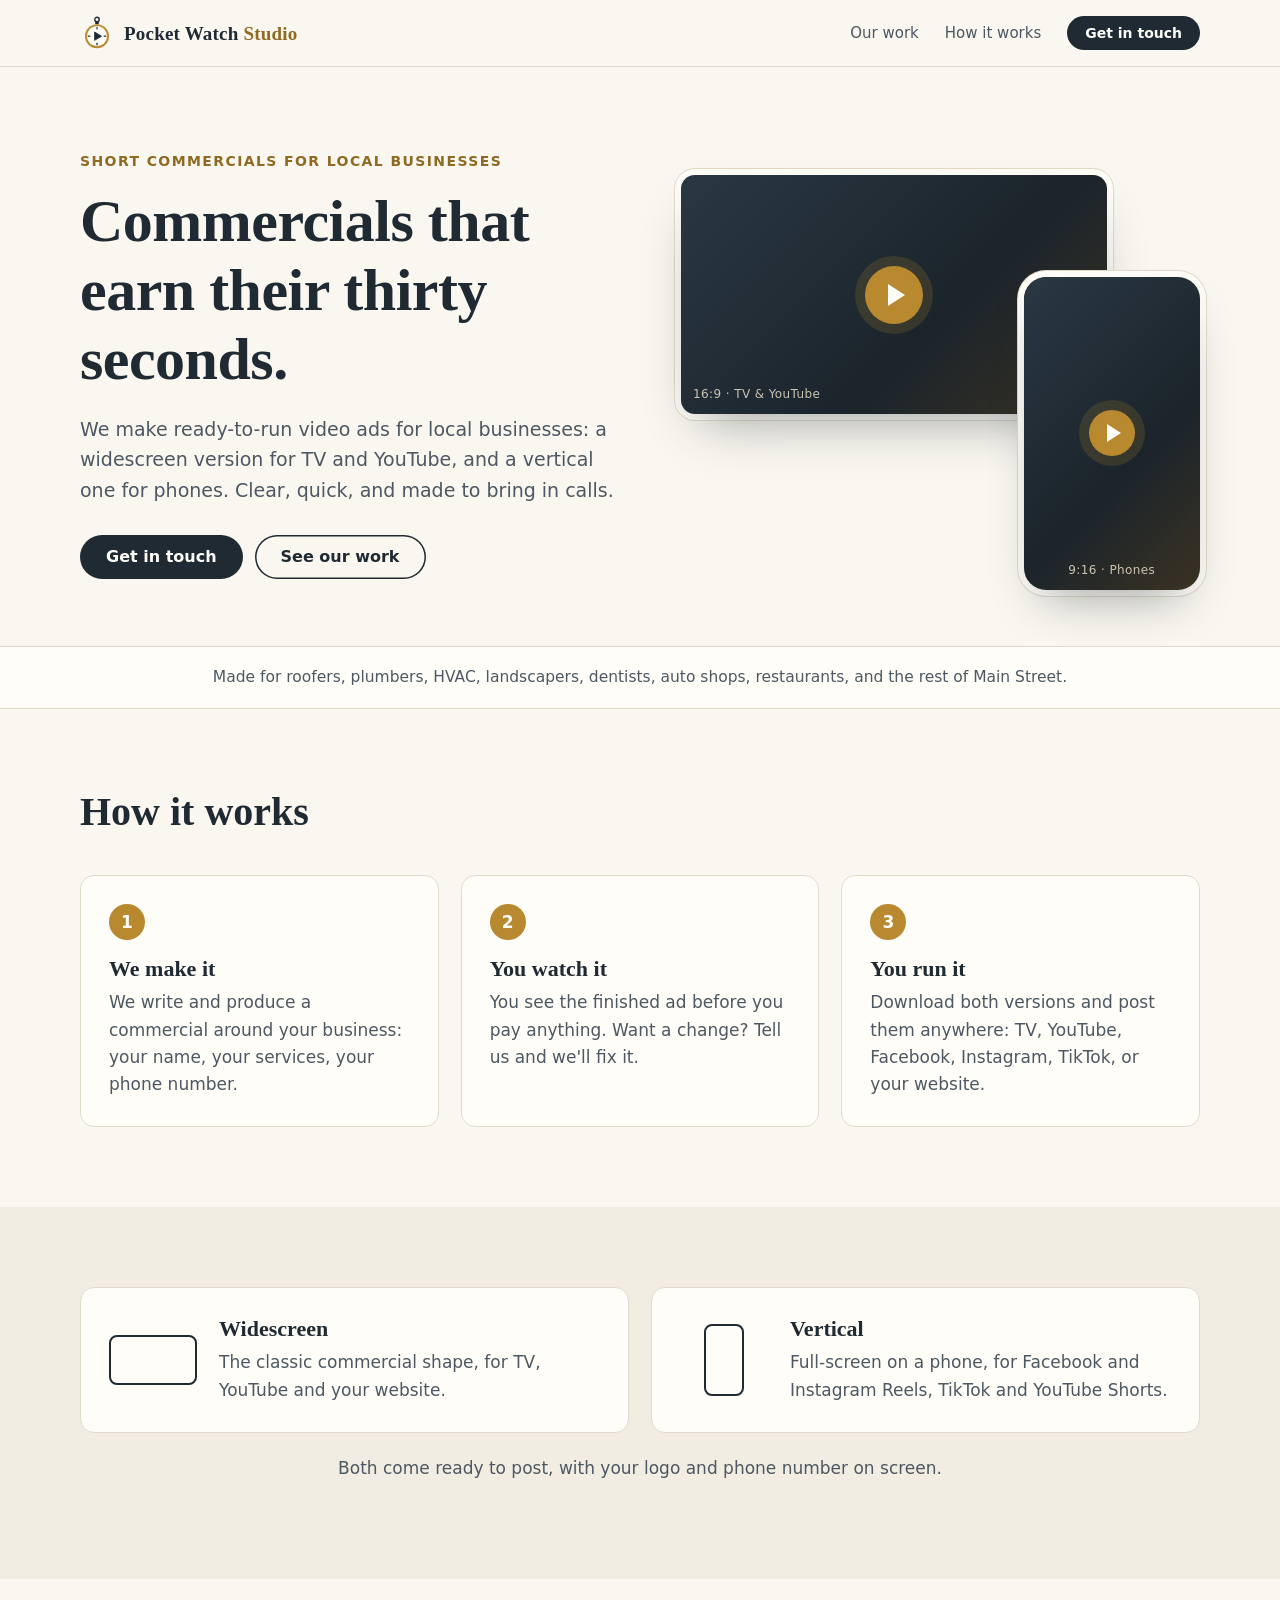
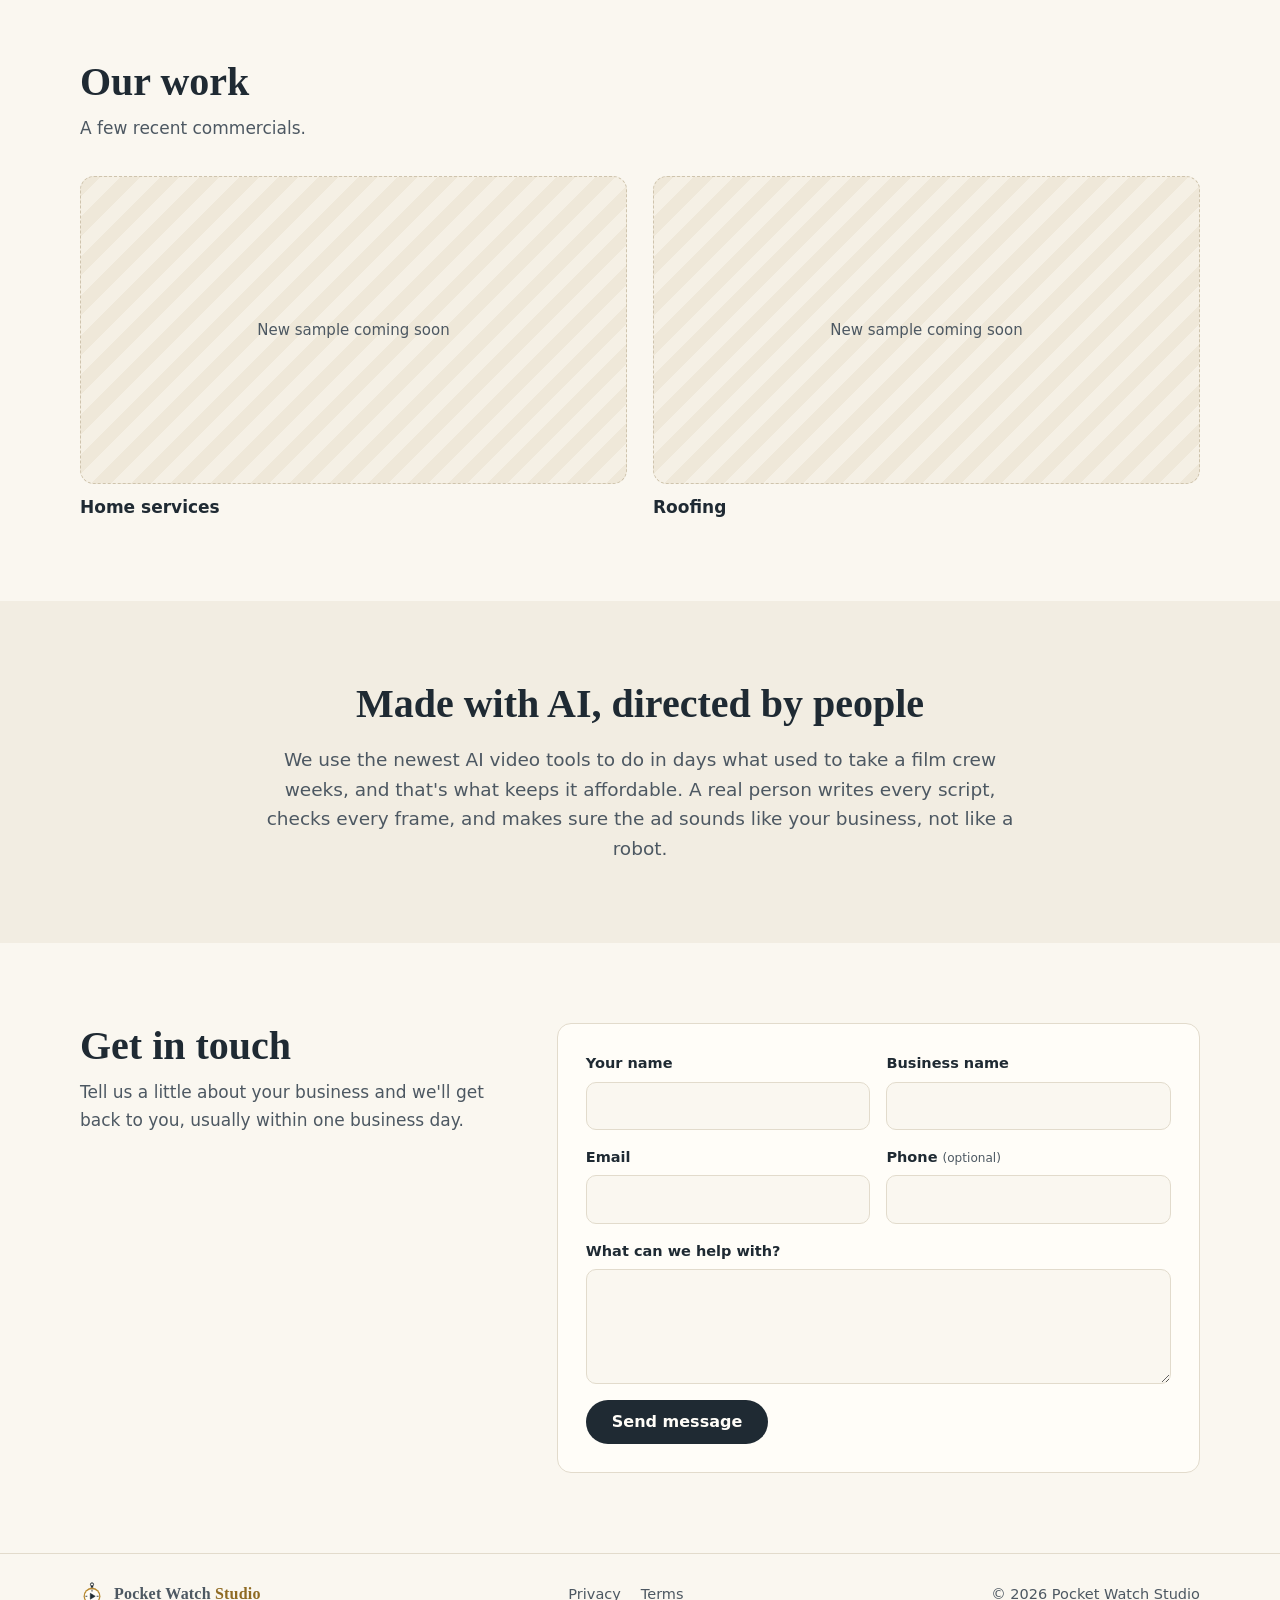
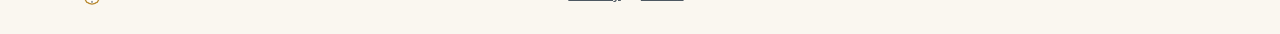
==== index.html @ a76b61ef "Pocket Watch Studio website: home page, contact form, privacy, terms, 404 Co-Authored-By: Claude Opu" ====
<!doctype html>
<html lang="en">
<head>
  <meta charset="utf-8">
  <meta name="viewport" content="width=device-width, initial-scale=1">
  <title>Pocket Watch Studio · Short commercials for local businesses</title>
  <meta name="description" content="Ready-to-run video commercials for local businesses: a widescreen version for TV and YouTube, and a vertical one for phones.">
  <meta name="theme-color" content="#faf7f0">
  <meta property="og:title" content="Pocket Watch Studio">
  <meta property="og:description" content="Short commercials for local businesses.">
  <meta property="og:type" content="website">
  <link rel="icon" href="assets/logo.svg" type="image/svg+xml">
  <link rel="stylesheet" href="styles.css?v=1">
</head>
<body>
  <header class="top">
    <div class="wrap top-in">
      <a class="brand" href="#top" aria-label="Pocket Watch Studio, home">
        <img src="assets/logo.svg" alt="" width="34" height="34">
        <span>Pocket Watch <em>Studio</em></span>
      </a>
      <nav class="nav" aria-label="Main">
        <a href="#work">Our work</a>
        <a href="#how">How it works</a>
        <a class="btn btn-small" href="#contact">Get in touch</a>
      </nav>
    </div>
  </header>

  <main id="top">
    <section class="hero">
      <div class="wrap hero-in">
        <div class="hero-copy">
          <p class="eyebrow">Short commercials for local businesses</p>
          <h1>Commercials that earn their thirty seconds.</h1>
          <p class="lede">We make ready-to-run video ads for local businesses: a widescreen version for TV and YouTube, and a vertical one for phones. Clear, quick, and made to bring in calls.</p>
          <div class="cta">
            <a class="btn" href="#contact">Get in touch</a>
            <a class="btn btn-ghost" href="#work">See our work</a>
          </div>
        </div>
        <div class="hero-art" aria-hidden="true">
          <div class="screen wide"><div class="play"></div><span class="tag">16:9 · TV &amp; YouTube</span></div>
          <div class="screen tall"><div class="play"></div><span class="tag">9:16 · Phones</span></div>
        </div>
      </div>
    </section>

    <section class="trades" aria-label="Who we work with">
      <div class="wrap">
        <p>Made for roofers, plumbers, HVAC, landscapers, dentists, auto shops, restaurants, and the rest of Main Street.</p>
      </div>
    </section>

    <section id="how" class="section">
      <div class="wrap">
        <h2>How it works</h2>
        <ol class="steps">
          <li>
            <span class="num">1</span>
            <h3>We make it</h3>
            <p>We write and produce a commercial around your business: your name, your services, your phone number.</p>
          </li>
          <li>
            <span class="num">2</span>
            <h3>You watch it</h3>
            <p>You see the finished ad before you pay anything. Want a change? Tell us and we'll fix it.</p>
          </li>
          <li>
            <span class="num">3</span>
            <h3>You run it</h3>
            <p>Download both versions and post them anywhere: TV, YouTube, Facebook, Instagram, TikTok, or your website.</p>
          </li>
        </ol>
      </div>
    </section>

    <section class="section alt">
      <div class="wrap two">
        <div class="card">
          <div class="shape shape-wide" aria-hidden="true"></div>
          <h3>Widescreen</h3>
          <p>The classic commercial shape, for TV, YouTube and your website.</p>
        </div>
        <div class="card">
          <div class="shape shape-tall" aria-hidden="true"></div>
          <h3>Vertical</h3>
          <p>Full-screen on a phone, for Facebook and Instagram Reels, TikTok and YouTube Shorts.</p>
        </div>
      </div>
      <p class="wrap note">Both come ready to post, with your logo and phone number on screen.</p>
    </section>

    <section id="work" class="section">
      <div class="wrap">
        <h2>Our work</h2>
        <p class="sub">A few recent commercials.</p>
        <!-- To add a sample: copy a <figure>, set the video src and poster, and remove class "soon". -->
        <div class="samples">
          <figure class="sample soon">
            <div class="frame wide"><span>New sample coming soon</span></div>
            <figcaption>Home services</figcaption>
          </figure>
          <figure class="sample soon">
            <div class="frame wide"><span>New sample coming soon</span></div>
            <figcaption>Roofing</figcaption>
          </figure>
        </div>
      </div>
    </section>

    <section class="section alt">
      <div class="wrap about">
        <h2>Made with AI, directed by people</h2>
        <p>We use the newest AI video tools to do in days what used to take a film crew weeks, and that's what keeps it affordable. A real person writes every script, checks every frame, and makes sure the ad sounds like your business, not like a robot.</p>
      </div>
    </section>

    <section id="contact" class="section">
      <div class="wrap contact">
        <div>
          <h2>Get in touch</h2>
          <p class="sub">Tell us a little about your business and we'll get back to you, usually within one business day.</p>
        </div>
        <form id="contact-form" class="form" novalidate>
          <label>Your name<input name="name" autocomplete="name" required></label>
          <label>Business name<input name="business" autocomplete="organization" required></label>
          <label>Email<input name="email" type="email" autocomplete="email" required></label>
          <label><span>Phone <small>(optional)</small></span><input name="phone" type="tel" autocomplete="tel"></label>
          <label class="full">What can we help with?<textarea name="message" rows="4" required></textarea></label>
          <!-- spam trap: people never see or fill this -->
          <label class="trap" aria-hidden="true">Leave this empty<input name="website" tabindex="-1" autocomplete="off"></label>
          <div class="full form-end">
            <button class="btn" type="submit">Send message</button>
            <p class="status" role="status" aria-live="polite"></p>
          </div>
        </form>
      </div>
    </section>
  </main>

  <footer class="foot">
    <div class="wrap foot-in">
      <a class="brand brand-small" href="#top"><img src="assets/logo.svg" alt="" width="24" height="24"><span>Pocket Watch <em>Studio</em></span></a>
      <nav aria-label="Legal"><a href="privacy.html">Privacy</a><a href="terms.html">Terms</a></nav>
      <p>© <span id="year">2026</span> Pocket Watch Studio</p>
    </div>
  </footer>
  <script src="main.js?v=1"></script>
</body>
</html>
---- styles.css ----
/* Pocket Watch Studio: light, clean, one brass accent. System fonts only, so it loads fast. */
:root {
  --bg: #faf7f0;
  --bg-alt: #f2ede2;
  --ink: #1f2a33;
  --ink-soft: #4d5862;
  --line: #e2dbcc;
  --brass: #b8892f;
  --brass-dark: #8f6a22;
  --white: #fffdf8;
  --radius: 14px;
  --serif: "Iowan Old Style", "Palatino Linotype", Palatino, "Book Antiqua", Georgia, serif;
  --sans: system-ui, -apple-system, "Segoe UI", Roboto, "Helvetica Neue", Arial, sans-serif;
}
* { box-sizing: border-box; }
html { scroll-behavior: smooth; }
body { margin: 0; background: var(--bg); color: var(--ink); font: 17px/1.6 var(--sans); -webkit-font-smoothing: antialiased; }
img { max-width: 100%; display: block; }
a { color: inherit; }
.wrap { width: min(1120px, 100% - 40px); margin-inline: auto; }

/* header */
.top { position: sticky; top: 0; z-index: 10; background: rgba(250, 247, 240, .92); backdrop-filter: blur(8px); border-bottom: 1px solid var(--line); }
.top-in { display: flex; align-items: center; justify-content: space-between; height: 66px; }
.brand { display: flex; align-items: center; gap: 10px; text-decoration: none; font: 600 19px/1 var(--serif); letter-spacing: .2px; }
.brand em { font-style: normal; color: var(--brass-dark); }
.brand-small { font-size: 16px; }
.nav { display: flex; align-items: center; gap: 26px; }
.nav a:not(.btn) { text-decoration: none; color: var(--ink-soft); font-size: 15px; }
.nav a:not(.btn):hover { color: var(--ink); }

/* buttons */
.btn { display: inline-block; background: var(--ink); color: var(--white); text-decoration: none; border: 0; border-radius: 999px; padding: 14px 26px; font: 600 16px/1 var(--sans); cursor: pointer; transition: background .2s, transform .2s; }
.btn:hover { background: #2e3c48; transform: translateY(-1px); }
.btn:focus-visible, input:focus-visible, textarea:focus-visible, a:focus-visible { outline: 3px solid var(--brass); outline-offset: 3px; }
.btn-small { padding: 10px 18px; font-size: 14px; }
.btn-ghost { background: transparent; color: var(--ink); box-shadow: inset 0 0 0 1.5px var(--ink); }
.btn-ghost:hover { background: var(--ink); color: var(--white); }

/* hero */
.hero { padding: 72px 0 56px; }
.hero-in { display: grid; grid-template-columns: 1.05fr 1fr; gap: 56px; align-items: center; }
.eyebrow { margin: 0 0 14px; color: var(--brass-dark); font-weight: 600; font-size: 14px; letter-spacing: 1.4px; text-transform: uppercase; }
h1, h2, h3 { font-family: var(--serif); font-weight: 600; line-height: 1.15; margin: 0; }
h1 { font-size: clamp(38px, 5.2vw, 60px); letter-spacing: -.5px; }
.lede { margin: 20px 0 30px; font-size: 19px; color: var(--ink-soft); max-width: 34em; }
.cta { display: flex; gap: 12px; flex-wrap: wrap; }

/* the two screens */
.hero-art { position: relative; aspect-ratio: 1.15; }
.screen { position: absolute; border-radius: var(--radius); background: linear-gradient(135deg, #2a3843, #1b242b 60%, #3a3222); box-shadow: 0 24px 50px -20px rgba(31, 42, 51, .45), 0 0 0 6px var(--white), 0 0 0 7px var(--line); display: grid; place-items: center; overflow: hidden; }
.screen.wide { left: 0; top: 8%; width: 82%; aspect-ratio: 16/9; }
.screen.tall { right: 0; bottom: 0; width: 34%; aspect-ratio: 9/16; border-radius: 22px; }
.screen .tag { position: absolute; left: 12px; bottom: 10px; color: #e9dfc8; font-size: 12px; letter-spacing: .4px; opacity: .85; }
.screen.tall .tag { left: 50%; transform: translateX(-50%); white-space: nowrap; }
.play { width: 58px; height: 58px; border-radius: 50%; background: var(--brass); position: relative; box-shadow: 0 0 0 10px rgba(184, 137, 47, .18); }
.play::after { content: ""; position: absolute; left: 23px; top: 18px; border-left: 17px solid var(--white); border-top: 11px solid transparent; border-bottom: 11px solid transparent; }
.screen.tall .play { width: 46px; height: 46px; }
.screen.tall .play::after { left: 18px; top: 14px; border-left-width: 14px; border-top-width: 9px; border-bottom-width: 9px; }

/* trades strip */
.trades { border-block: 1px solid var(--line); background: var(--white); }
.trades p { margin: 0; padding: 18px 0; text-align: center; color: var(--ink-soft); font-size: 15.5px; }

/* sections */
.section { padding: 80px 0; }
.section.alt { background: var(--bg-alt); }
h2 { font-size: clamp(30px, 3.6vw, 40px); }
.sub { color: var(--ink-soft); margin: 10px 0 0; }
.steps { list-style: none; padding: 0; margin: 40px 0 0; display: grid; grid-template-columns: repeat(3, 1fr); gap: 22px; }
.steps li, .card { background: var(--white); border: 1px solid var(--line); border-radius: var(--radius); padding: 28px; }
.num { display: inline-grid; place-items: center; width: 36px; height: 36px; border-radius: 50%; background: var(--brass); color: var(--white); font-weight: 700; margin-bottom: 16px; }
h3 { font-size: 22px; }
.steps p, .card p { margin: 8px 0 0; color: var(--ink-soft); }
.two { display: grid; grid-template-columns: 1fr 1fr; gap: 22px; }
.card { display: grid; grid-template-columns: auto 1fr; column-gap: 22px; align-items: center; }
.card .shape { grid-row: span 2; border: 2.5px solid var(--ink); border-radius: 8px; }
.shape-wide { width: 88px; aspect-ratio: 16/9; }
.shape-tall { width: 40px; aspect-ratio: 9/16; margin-inline: 24px; }
.note { margin-top: 22px; text-align: center; color: var(--ink-soft); }

/* samples */
.samples { display: grid; grid-template-columns: repeat(auto-fit, minmax(300px, 1fr)); gap: 26px; margin-top: 34px; }
.sample { margin: 0; }
.frame { border-radius: var(--radius); overflow: hidden; background: #1b242b; }
.frame.wide { aspect-ratio: 16/9; }
.frame video { width: 100%; height: 100%; object-fit: cover; display: block; }
.sample.soon .frame { display: grid; place-items: center; background: repeating-linear-gradient(135deg, #efe8d9 0 14px, #f5f0e5 14px 28px); border: 1px dashed #cfc4ad; }
.sample.soon .frame span { color: var(--ink-soft); font-size: 15px; }
figcaption { margin-top: 10px; font-weight: 600; }

/* about */
.about { max-width: 760px; text-align: center; }
.about p { font-size: 18.5px; color: var(--ink-soft); margin: 18px 0 0; }

/* contact */
.contact { display: grid; grid-template-columns: .8fr 1.2fr; gap: 48px; align-items: start; }
.form { display: grid; grid-template-columns: 1fr 1fr; gap: 16px; background: var(--white); border: 1px solid var(--line); border-radius: var(--radius); padding: 28px; }
.form label { display: grid; gap: 6px; font-size: 14.5px; font-weight: 600; }
.form small { font-weight: 400; color: var(--ink-soft); }
.form input, .form textarea { font: 16px/1.4 var(--sans); padding: 12px 14px; border: 1.5px solid var(--line); border-radius: 10px; background: var(--bg); color: var(--ink); width: 100%; }
.form textarea { resize: vertical; }
.form input:invalid.touched, .form textarea:invalid.touched { border-color: #b4553a; }
.full { grid-column: 1 / -1; }
.trap { position: absolute; left: -9999px; }
.form-end { display: flex; align-items: center; gap: 16px; flex-wrap: wrap; }
.status { margin: 0; font-size: 15px; color: var(--ink-soft); }
.status.ok { color: #2f6b3a; }
.status.err { color: #b4553a; }

/* footer */
.foot { border-top: 1px solid var(--line); padding: 28px 0; color: var(--ink-soft); font-size: 14.5px; }
.foot-in { display: flex; align-items: center; justify-content: space-between; gap: 18px; flex-wrap: wrap; }
.foot nav { display: flex; gap: 20px; }
.foot p { margin: 0; }

/* legal pages */
.legal { padding: 56px 0 80px; max-width: 760px; }
.legal h1 { font-size: 40px; margin-bottom: 8px; }
.legal h2 { font-size: 24px; margin-top: 34px; }
.legal p, .legal li { color: var(--ink-soft); }

/* phones and small tablets */
@media (max-width: 860px) {
  .hero { padding: 40px 0 36px; }
  .hero-in, .contact { grid-template-columns: 1fr; gap: 36px; }
  .hero-art { max-width: 520px; width: 100%; margin-inline: auto; }
  .steps, .two { grid-template-columns: 1fr; }
  .section { padding: 60px 0; }
}
@media (max-width: 560px) {
  body { font-size: 16px; }
  .nav a:not(.btn) { display: none; }
  .brand { font-size: 17px; }
  .lede { font-size: 17.5px; }
  .cta .btn { flex: 1; text-align: center; }
  .form { grid-template-columns: 1fr; padding: 20px; }
  .card { padding: 22px; column-gap: 16px; }
  .shape-tall { margin-inline: 18px; }
}
@media (prefers-reduced-motion: reduce) { html { scroll-behavior: auto; } .btn { transition: none; } }
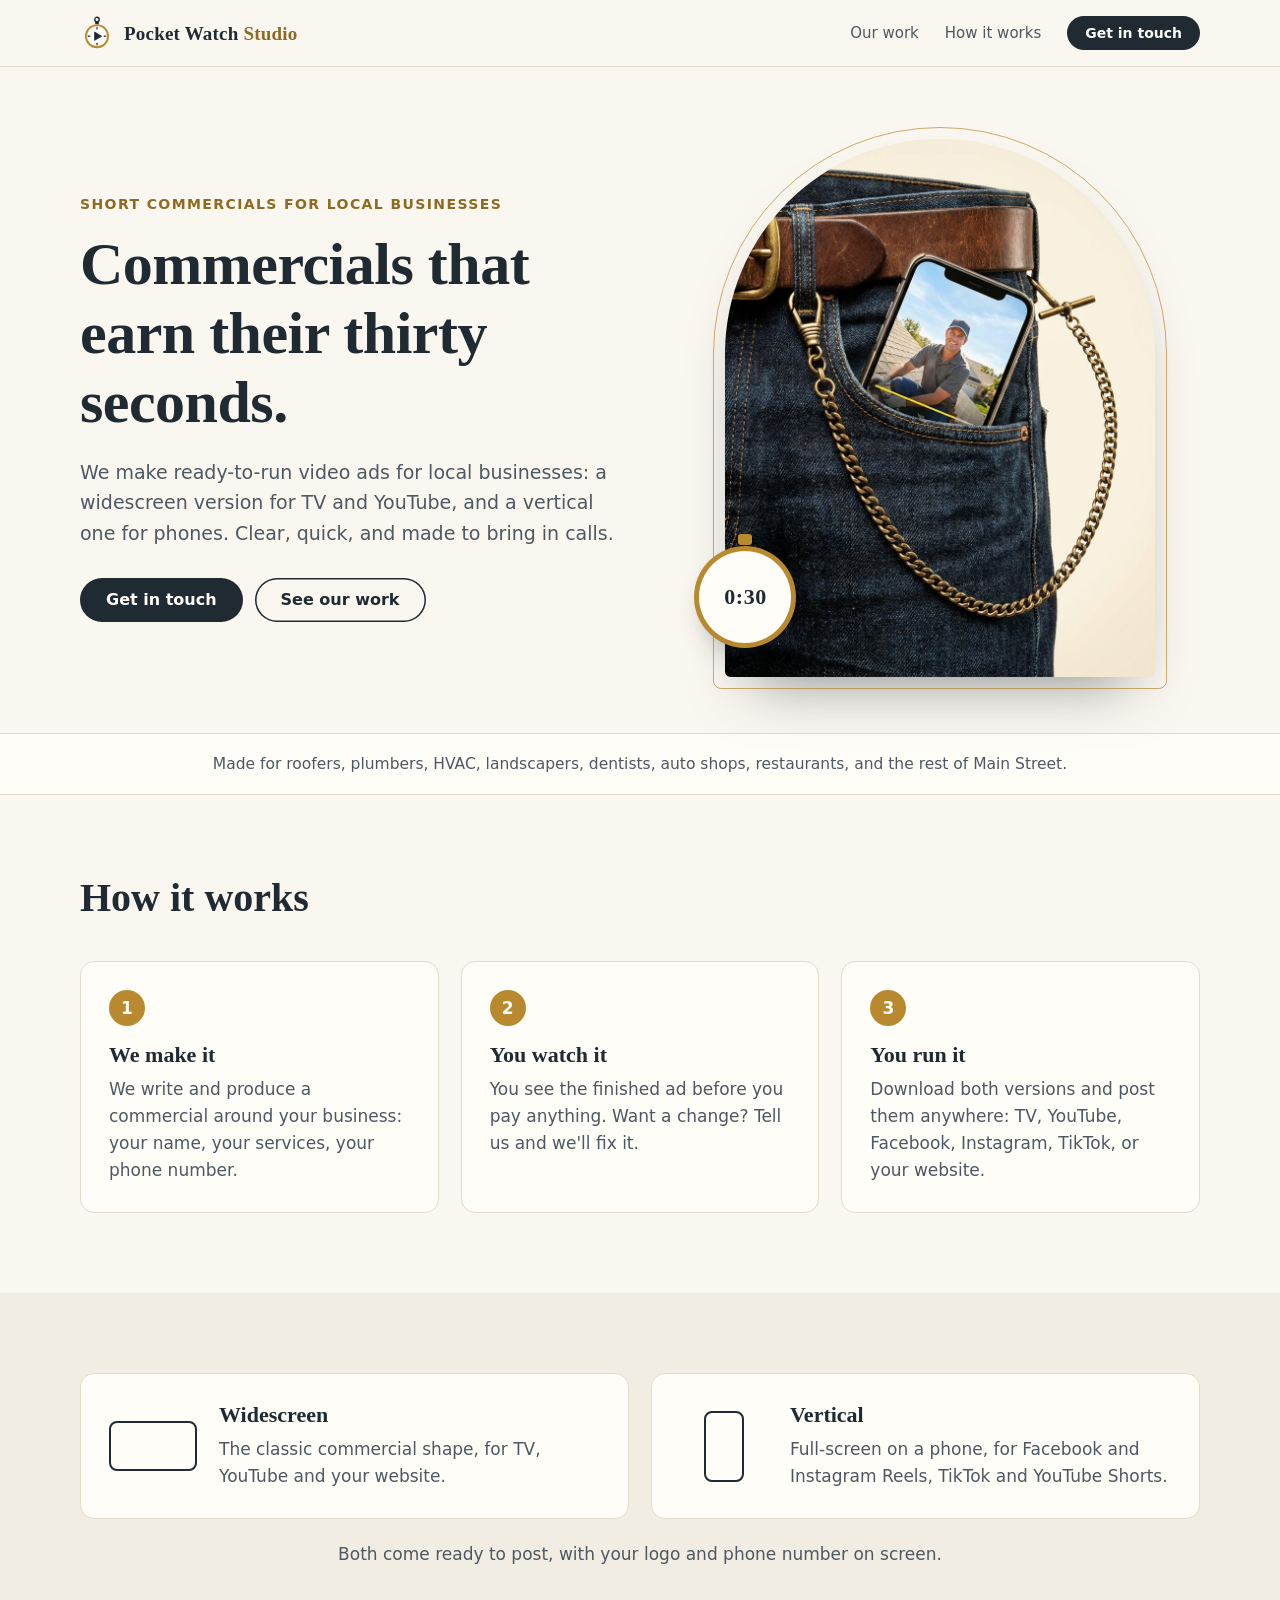
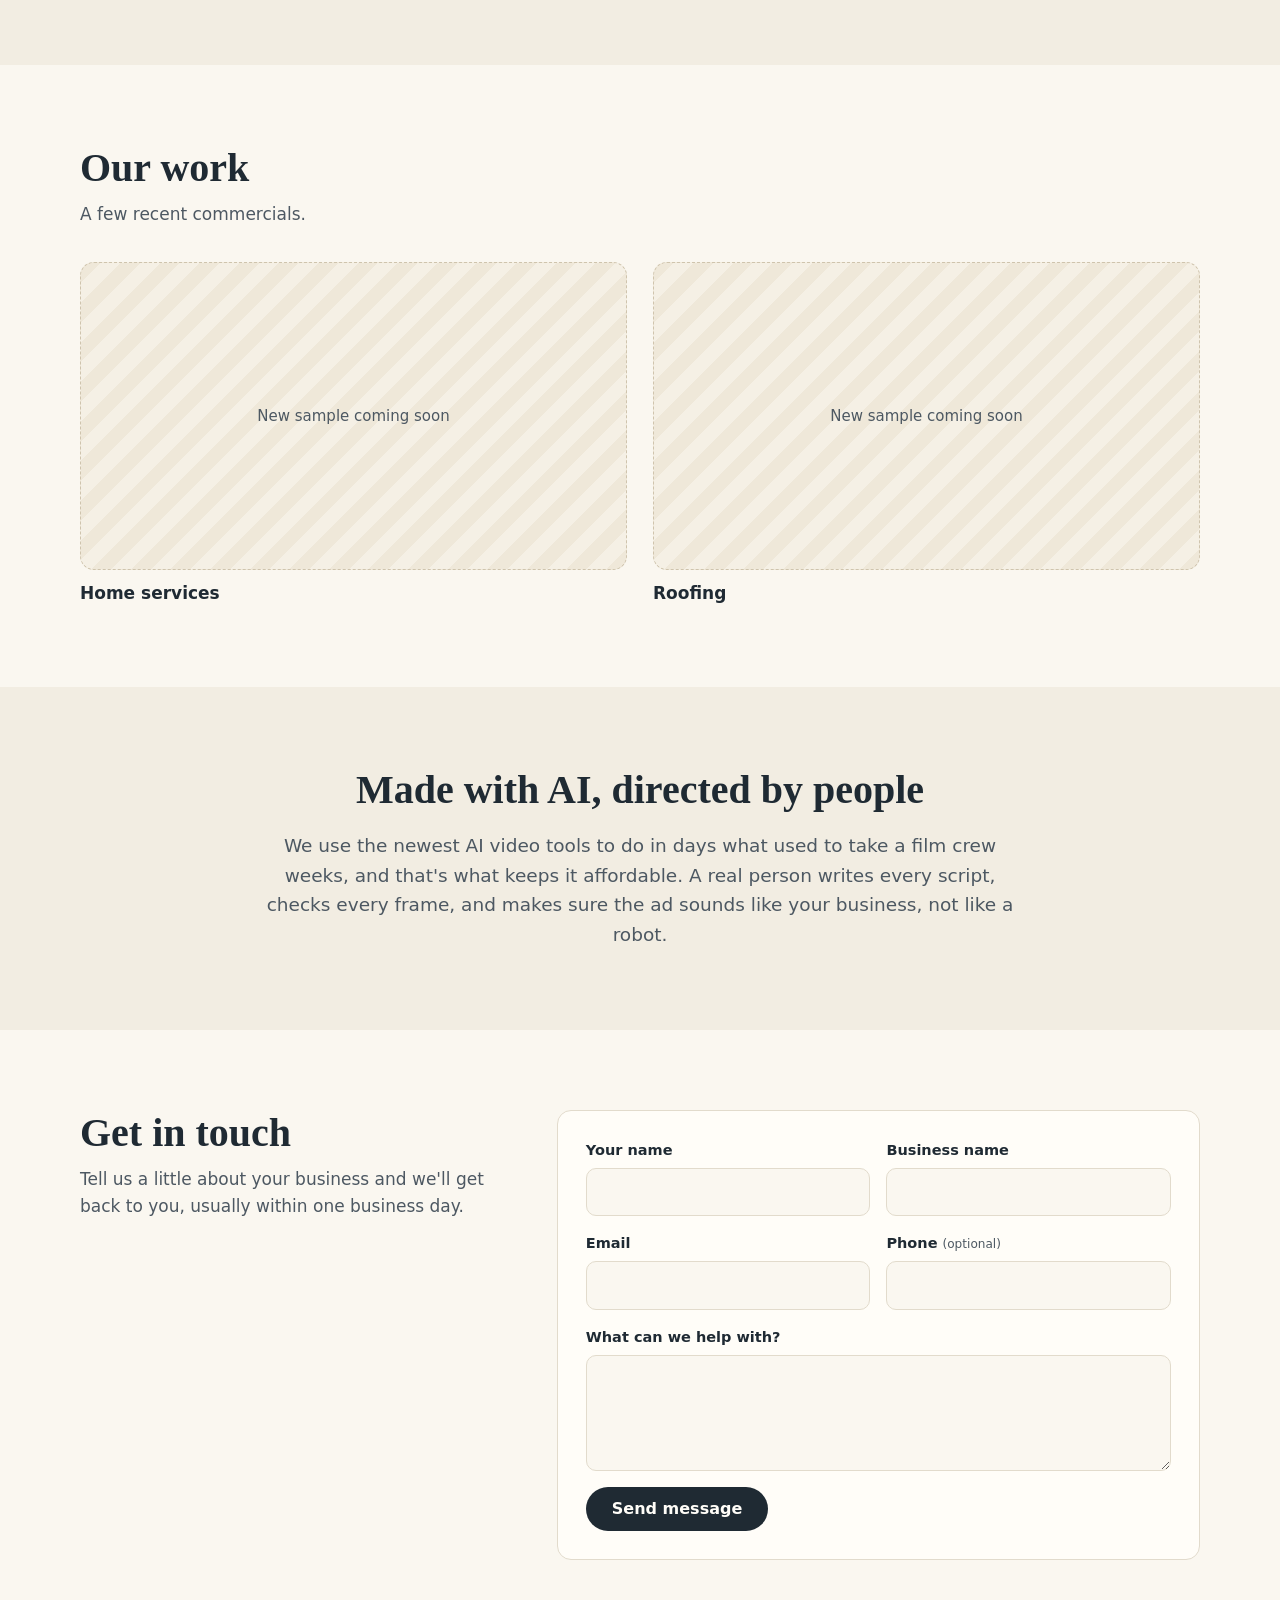
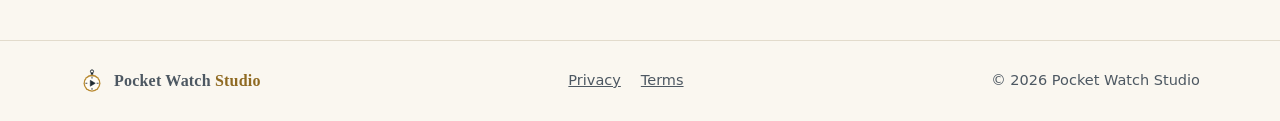
==== commit b1503001: "Hero: phone in a jeans pocket on a brass pocket-watch chain, in an arched frame with a 0:30 badge Co" ====
--- a/index.html
+++ b/index.html
@@ -10,7 +10,7 @@
   <meta property="og:description" content="Short commercials for local businesses.">
   <meta property="og:type" content="website">
   <link rel="icon" href="assets/logo.svg" type="image/svg+xml">
-  <link rel="stylesheet" href="styles.css?v=1">
+  <link rel="stylesheet" href="styles.css?v=2">
 </head>
 <body>
   <header class="top">
@@ -39,10 +39,10 @@
             <a class="btn btn-ghost" href="#work">See our work</a>
           </div>
         </div>
-        <div class="hero-art" aria-hidden="true">
-          <div class="screen wide"><div class="play"></div><span class="tag">16:9 · TV &amp; YouTube</span></div>
-          <div class="screen tall"><div class="play"></div><span class="tag">9:16 · Phones</span></div>
-        </div>
+        <figure class="hero-photo">
+          <div class="arch"><img src="assets/hero-pocket.jpg" width="880" height="1092" alt="A phone playing a roofing commercial, tucked in a jeans pocket with a brass pocket-watch chain to the belt" fetchpriority="high"></div>
+          <div class="badge" aria-hidden="true"><span>0:30</span></div>
+        </figure>
       </div>
     </section>
 
--- a/styles.css
+++ b/styles.css
@@ -46,7 +46,16 @@
 .lede { margin: 20px 0 30px; font-size: 19px; color: var(--ink-soft); max-width: 34em; }
 .cta { display: flex; gap: 12px; flex-wrap: wrap; }
 
-/* the two screens */
+/* hero photo: an arched window with a brass outline, and a small watch-face badge */
+.hero-photo { position: relative; margin: 0; justify-self: center; width: min(100%, 430px); }
+.arch { aspect-ratio: 4 / 5; border-radius: 999px 999px 26px 26px; overflow: hidden; background: var(--bg-alt); box-shadow: 0 30px 60px -28px rgba(31, 42, 51, .55); }
+.arch img { width: 100%; height: 100%; object-fit: cover; object-position: 45% 30%; }
+.hero-photo::before { content: ""; position: absolute; inset: -12px; border: 1.5px solid var(--brass); border-radius: 999px 999px 36px 36px; opacity: .7; pointer-events: none; }
+.badge { position: absolute; left: -26px; bottom: 34px; width: 92px; height: 92px; border-radius: 50%; background: var(--white); box-shadow: 0 0 0 5px var(--brass), 0 14px 28px -10px rgba(31, 42, 51, .45); display: grid; place-items: center; }
+.badge::before { content: ""; position: absolute; top: -17px; left: 50%; width: 14px; height: 11px; margin-left: -7px; border-radius: 3px; background: var(--brass); }
+.badge span { font: 700 22px/1 var(--serif); color: var(--ink); letter-spacing: .5px; }
+
+/* the two screens (not used on the home page now; kept for later) */
 .hero-art { position: relative; aspect-ratio: 1.15; }
 .screen { position: absolute; border-radius: var(--radius); background: linear-gradient(135deg, #2a3843, #1b242b 60%, #3a3222); box-shadow: 0 24px 50px -20px rgba(31, 42, 51, .45), 0 0 0 6px var(--white), 0 0 0 7px var(--line); display: grid; place-items: center; overflow: hidden; }
 .screen.wide { left: 0; top: 8%; width: 82%; aspect-ratio: 16/9; }
@@ -125,6 +134,9 @@
   .hero { padding: 40px 0 36px; }
   .hero-in, .contact { grid-template-columns: 1fr; gap: 36px; }
   .hero-art { max-width: 520px; width: 100%; margin-inline: auto; }
+  .hero-photo { width: min(100% - 30px, 380px); }
+  .badge { left: -14px; width: 78px; height: 78px; }
+  .badge span { font-size: 19px; }
   .steps, .two { grid-template-columns: 1fr; }
   .section { padding: 60px 0; }
 }
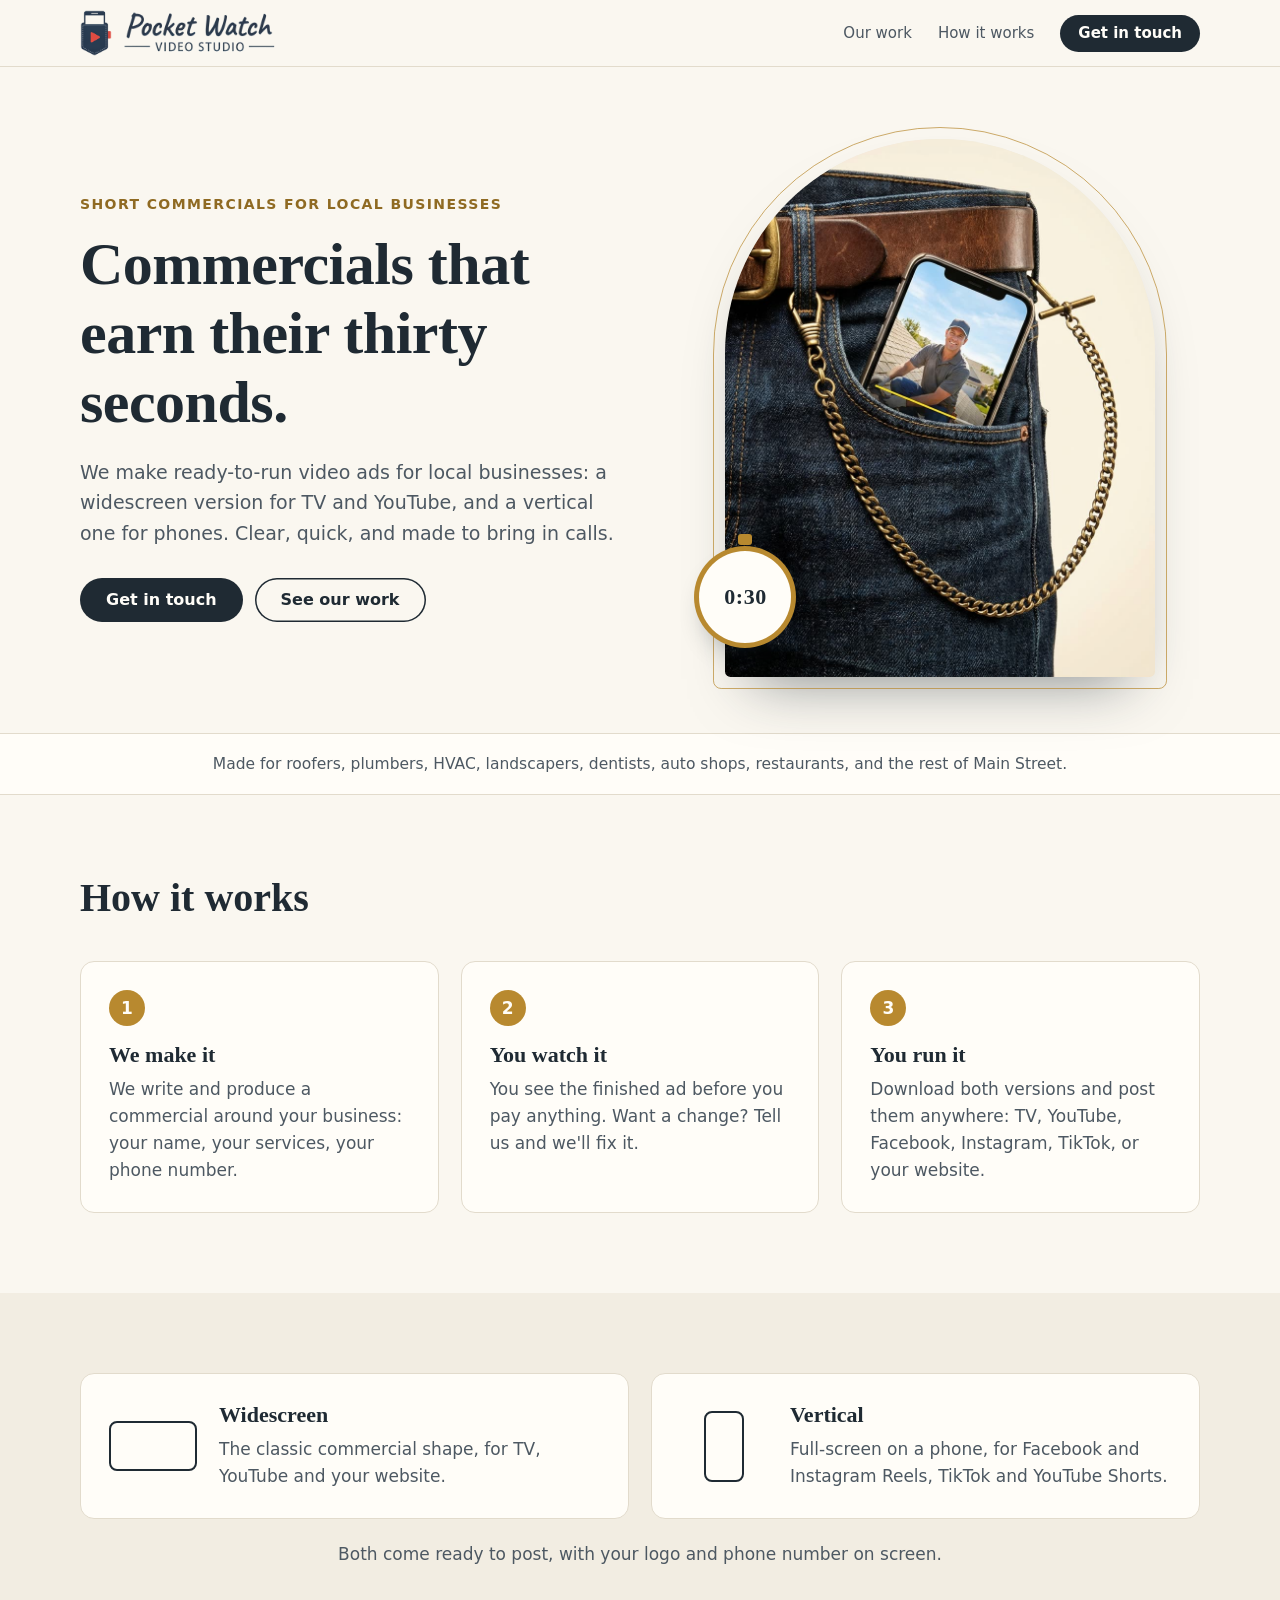
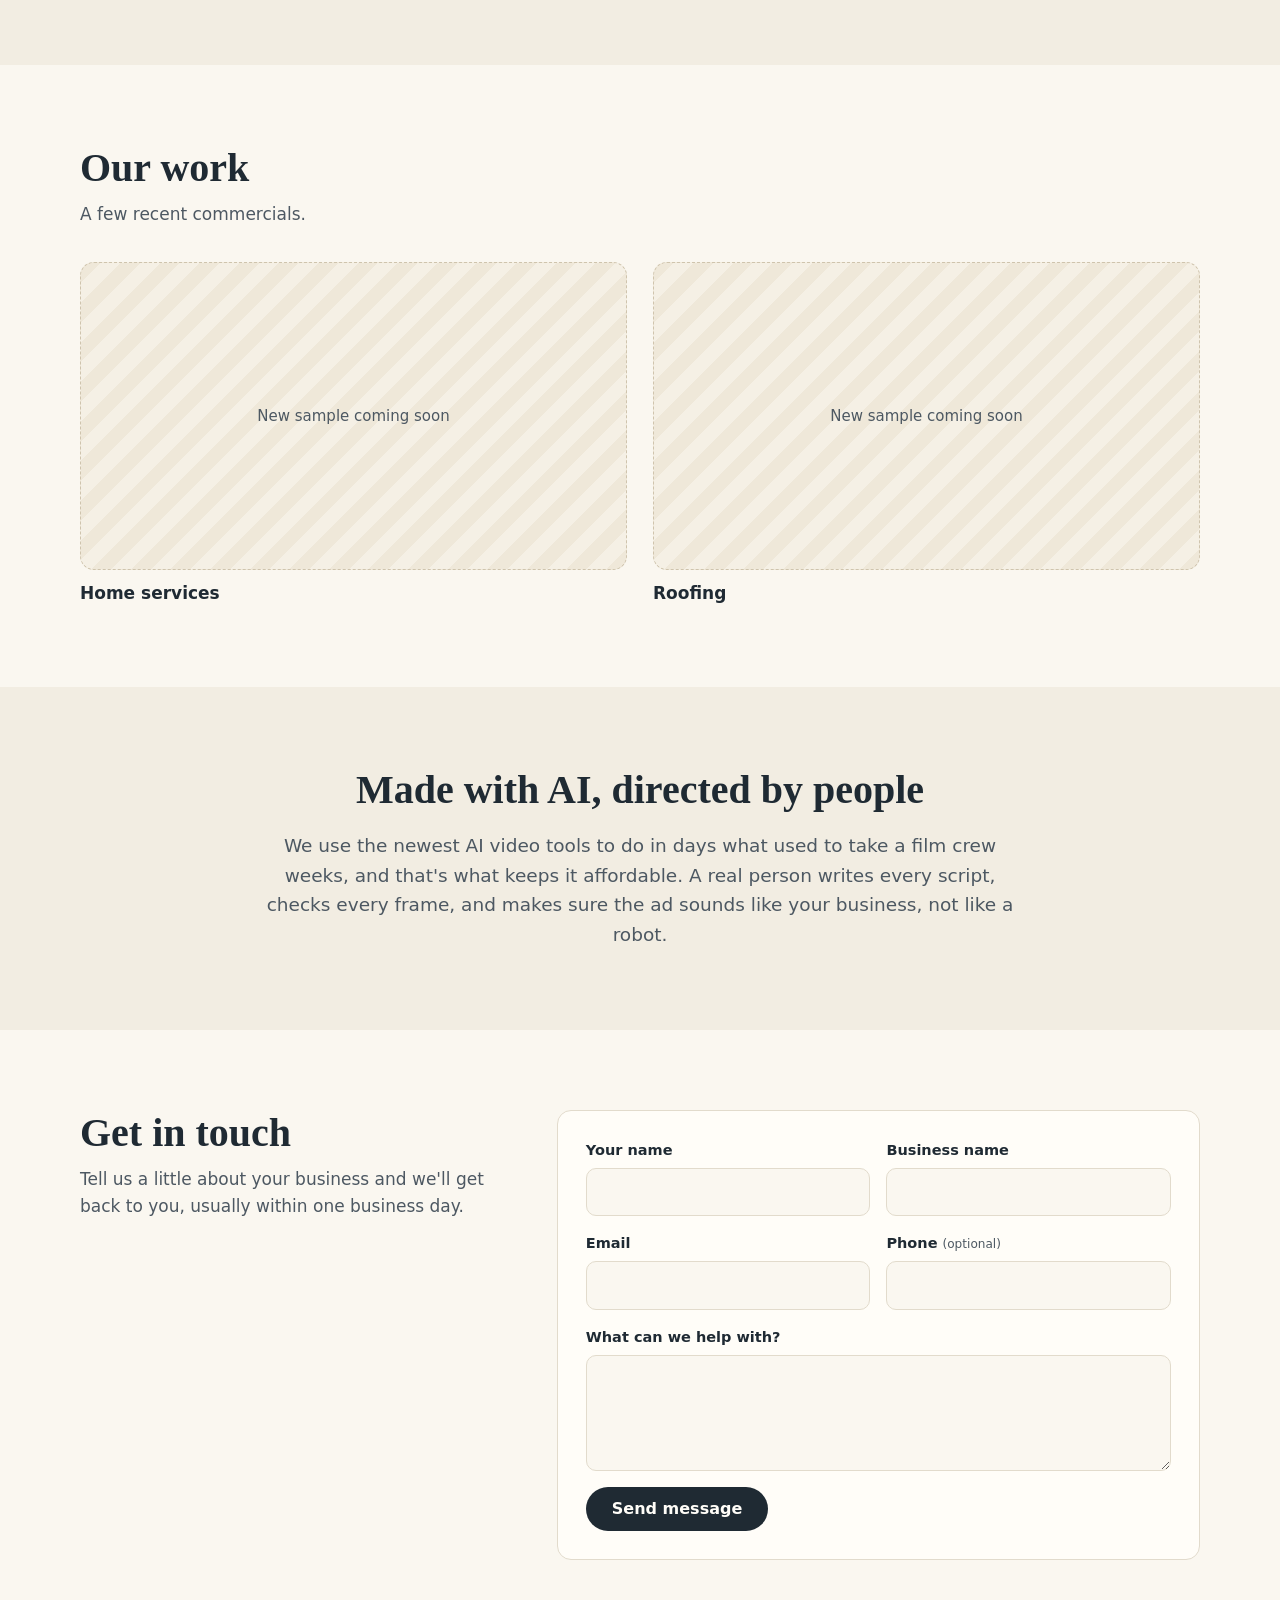
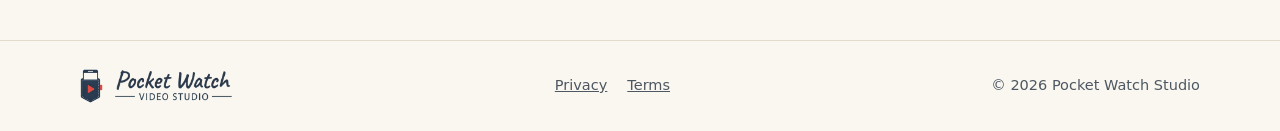
==== commit c1cbb6ab: "Use the new Pocket Watch pocket-and-phone logo across the site The user picked this logo; cropped it" ====
--- a/index.html
+++ b/index.html
@@ -9,16 +9,13 @@
   <meta property="og:title" content="Pocket Watch Studio">
   <meta property="og:description" content="Short commercials for local businesses.">
   <meta property="og:type" content="website">
-  <link rel="icon" href="assets/logo.svg" type="image/svg+xml">
-  <link rel="stylesheet" href="styles.css?v=2">
+  <link rel="icon" href="assets/favicon.png?v=1" type="image/png">
+  <link rel="stylesheet" href="styles.css?v=8">
 </head>
 <body>
   <header class="top">
     <div class="wrap top-in">
-      <a class="brand" href="#top" aria-label="Pocket Watch Studio, home">
-        <img src="assets/logo.svg" alt="" width="34" height="34">
-        <span>Pocket Watch <em>Studio</em></span>
-      </a>
+      <a class="brand" href="#top" aria-label="Pocket Watch Studio, home"><img class="brand-mark" src="assets/logo-mark.png?v=1" alt="" width="178" height="259"><img class="brand-words" src="assets/logo-words.png?v=1" alt="Pocket Watch Video Studio" width="396" height="112"></a>
       <nav class="nav" aria-label="Main">
         <a href="#work">Our work</a>
         <a href="#how">How it works</a>
@@ -141,7 +138,7 @@
 
   <footer class="foot">
     <div class="wrap foot-in">
-      <a class="brand brand-small" href="#top"><img src="assets/logo.svg" alt="" width="24" height="24"><span>Pocket Watch <em>Studio</em></span></a>
+      <a class="brand brand-small" href="#top"><img class="brand-mark" src="assets/logo-mark.png?v=1" alt="" width="178" height="259"><img class="brand-words" src="assets/logo-words.png?v=1" alt="Pocket Watch Video Studio" width="396" height="112"></a>
       <nav aria-label="Legal"><a href="privacy.html">Privacy</a><a href="terms.html">Terms</a></nav>
       <p>© <span id="year">2026</span> Pocket Watch Studio</p>
     </div>
--- a/styles.css
+++ b/styles.css
@@ -25,6 +25,11 @@
 .brand { display: flex; align-items: center; gap: 10px; text-decoration: none; font: 600 19px/1 var(--serif); letter-spacing: .2px; }
 .brand em { font-style: normal; color: var(--brass-dark); }
 .brand-small { font-size: 16px; }
+.brand img { width: auto; }
+.brand-mark { height: 46px; }
+.brand-words { height: 44px; }
+.brand-small .brand-mark { height: 34px; }
+.brand-small .brand-words { height: 34px; }
 .nav { display: flex; align-items: center; gap: 26px; }
 .nav a:not(.btn) { text-decoration: none; color: var(--ink-soft); font-size: 15px; }
 .nav a:not(.btn):hover { color: var(--ink); }
@@ -129,6 +134,50 @@
 .legal h2 { font-size: 24px; margin-top: 34px; }
 .legal p, .legal li { color: var(--ink-soft); }
 
+/* a prospect's private page (watch/) */
+.w-hero { padding: 54px 0 30px; text-align: center; }
+.w-hero .lede { margin: 16px auto 0; }
+.w-logo { max-height: 84px; max-width: 240px; margin: 0 auto 18px; object-fit: contain; }
+.deal { margin: 28px auto 0; max-width: 560px; background: var(--white); border: 1.5px solid var(--brass); border-radius: var(--radius); padding: 18px 22px 16px; position: relative; }
+.deal-tag { position: absolute; top: -13px; left: 50%; transform: translateX(-50%); background: var(--brass); color: var(--white); font-weight: 700; font-size: 13px; letter-spacing: 1px; text-transform: uppercase; padding: 4px 12px; border-radius: 999px; }
+.deal p { margin: 6px 0 0; }
+.deal-clock { color: var(--brass-dark); font-weight: 600; }
+.pkg { display: grid; grid-template-columns: 1fr auto; gap: 28px; align-items: center; background: var(--ink); color: var(--white); border-radius: var(--radius); padding: 32px 34px; margin-top: 18px; }
+.pkg h2 { color: var(--white); }
+.pkg p { color: #d9d3c4; margin: 8px 0 0; }
+.pkg-list { margin: 14px 0 0; padding: 0; list-style: none; display: flex; flex-wrap: wrap; gap: 8px; }
+.pkg-list li { background: rgba(255, 253, 248, .1); border-radius: 999px; padding: 5px 12px; font-size: 14px; }
+.pkg-buy { text-align: center; }
+.pkg .btn { background: var(--brass); }
+.pkg .btn:hover { background: #c99a3d; }
+.price { margin: 0; font-size: 18px; }
+.price s { color: #9aa3aa; margin-right: 4px; }
+.price strong { font: 700 44px/1 var(--serif); }
+.pkg .price strong { color: var(--white); }
+.pkg .save { font-size: 14px; margin: 6px 0 14px; color: #e9dfc8; }
+.price.small strong { font-size: 26px; color: var(--ink); }
+.price.small s { color: var(--ink-soft); }
+.w-h2 { margin: 56px 0 22px; font-size: 30px; }
+.vids { display: grid; gap: 22px; }
+.vids.wide { grid-template-columns: repeat(2, minmax(0, 1fr)); }
+.vids.tall { grid-template-columns: repeat(4, minmax(0, 1fr)); }
+.vid { background: var(--white); border: 1px solid var(--line); border-radius: var(--radius); overflow: hidden; display: flex; flex-direction: column; }
+.vid-frame { background: #1b242b; display: grid; place-items: center; position: relative; }
+.vid-frame.wide { aspect-ratio: 16 / 9; }
+.vid-frame.tall { aspect-ratio: 9 / 16; }
+.vid-frame video { width: 100%; height: 100%; object-fit: contain; background: #000; }
+.vid-soon { width: 100%; height: 100%; display: grid; place-items: center; background: repeating-linear-gradient(135deg, #efe8d9 0 14px, #f5f0e5 14px 28px); }
+.vid-frame.tall .vid-soon span::before { content: ""; display: block; width: 34px; height: 60px; border: 2px solid var(--ink-soft); border-radius: 6px; margin: 0 auto 8px; }
+.vid-frame.wide .vid-soon span::before { content: ""; display: block; width: 76px; height: 43px; border: 2px solid var(--ink-soft); border-radius: 6px; margin: 0 auto 8px; }
+.vid-soon span { color: var(--ink-soft); font-size: 14px; text-align: center; }
+.vid-info { padding: 18px 20px 20px; display: grid; gap: 6px; }
+.vid-info h3 { font-size: 20px; }
+.vid-info h3 span { color: var(--ink-soft); font-weight: 400; }
+.vid-use { margin: 0; color: var(--ink-soft); font-size: 14.5px; }
+.vid-info .btn { justify-self: start; margin-top: 6px; }
+.w-note { text-align: center; color: var(--ink-soft); margin: 30px 0 70px; }
+.w-missing { padding: 80px 0; text-align: center; }
+
 /* phones and small tablets */
 @media (max-width: 860px) {
   .hero { padding: 40px 0 36px; }
@@ -144,10 +193,113 @@
   body { font-size: 16px; }
   .nav a:not(.btn) { display: none; }
   .brand { font-size: 17px; }
+  .brand-mark { height: 40px; }
+  .brand-words { height: 36px; }
   .lede { font-size: 17.5px; }
   .cta .btn { flex: 1; text-align: center; }
   .form { grid-template-columns: 1fr; padding: 20px; }
   .card { padding: 22px; column-gap: 16px; }
+  .pkg { grid-template-columns: 1fr; padding: 26px 22px; }
+  .pkg-buy .btn { width: 100%; text-align: center; }
+  .w-hero { padding-top: 36px; }
   .shape-tall { margin-inline: 18px; }
 }
+/* watch page, round 2 (2026-11-27): 4 widescreen + 4 vertical, composite player, sticky package bar */
+.w-secure { display: inline-flex; align-items: center; gap: 6px; font-size: 13.5px; color: var(--ink-soft); }
+.w-hero h1 { font-size: clamp(34px, 6.4vw, 60px); max-width: 15em; margin-inline: auto; }
+.w-hero h1 em { font-style: italic; color: var(--brass-dark); }
+.w-thanks { margin-top: 10px; background: #eef6e6; border: 1.5px solid #9cc27a; border-radius: var(--radius); padding: 20px 24px; }
+.w-thanks h2 { font-size: 22px; }
+.w-thanks p { margin: 6px 0 0; color: var(--ink-soft); }
+.pkg { position: relative; overflow: hidden; background: linear-gradient(135deg, #2a3843 0%, var(--ink) 55%, #2b2619 100%); box-shadow: 0 26px 50px -26px rgba(31, 42, 51, .6); }
+.pkg::after { content: ""; position: absolute; right: -60px; top: -60px; width: 220px; height: 220px; border-radius: 50%; border: 1.5px solid rgba(184, 137, 47, .35); box-shadow: 0 0 0 18px rgba(184, 137, 47, .06); pointer-events: none; }
+.pkg .pkg-tag { display: inline-block; margin: 0 0 10px; background: var(--brass); color: var(--white); font-weight: 700; font-size: 12.5px; letter-spacing: 1px; text-transform: uppercase; padding: 4px 12px; border-radius: 999px; }
+.pkg h2 { font-size: clamp(26px, 4vw, 36px); }
+.w-group { padding-top: 56px; }
+.w-group-head { display: flex; align-items: flex-end; justify-content: space-between; gap: 12px 24px; flex-wrap: wrap; margin-bottom: 22px; }
+.w-group-head .eyebrow { margin-bottom: 8px; }
+.w-group-head h2 { font-size: clamp(26px, 3.6vw, 34px); }
+.w-uses { list-style: none; margin: 0; padding: 0; display: flex; flex-wrap: wrap; gap: 6px; }
+.w-uses li { font-size: 13px; padding: 5px 11px; border-radius: 999px; background: var(--white); border: 1px solid var(--line); color: var(--ink-soft); }
+.vid { transition: transform .25s, box-shadow .25s; }
+.vid:hover { transform: translateY(-3px); box-shadow: 0 16px 34px -20px rgba(31, 42, 51, .45); }
+.vid.is-paid { border-color: #9cc27a; }
+.vid-info { flex: 1; grid-template-rows: auto auto 1fr; }
+.vid-buy { align-self: end; }
+.vid-buy { display: flex; align-items: center; justify-content: space-between; gap: 10px; flex-wrap: wrap; margin-top: auto; padding-top: 8px; }
+.vid-info .vid-buy .btn { margin-top: 0; }
+.vid-paid { font-size: 14px; font-weight: 600; color: #3f6b22; }
+.btn-small { padding: 11px 18px; font-size: 15px; }
+.vids.tall .vid-info { padding: 14px; }
+.vids.tall .vid-info h3 { font-size: 17px; }
+.vids.tall .vid-buy { flex-direction: column; align-items: stretch; }
+.vids.tall .vid-buy .btn { text-align: center; }
+.w-how { list-style: none; margin: 64px 0 0; padding: 0; display: grid; grid-template-columns: repeat(3, 1fr); gap: 16px; }
+.w-how li { background: var(--white); border: 1px solid var(--line); border-radius: var(--radius); padding: 22px; }
+.w-how h3 { font-size: 19px; }
+.w-how p { margin: 6px 0 0; color: var(--ink-soft); font-size: 15px; }
+.w-how .num { margin-bottom: 12px; }
+.w-bar { position: fixed; left: 0; right: 0; bottom: 0; z-index: 20; display: flex; align-items: center; justify-content: space-between; gap: 12px;
+  padding: 10px max(16px, env(safe-area-inset-left)) calc(10px + env(safe-area-inset-bottom)); background: rgba(31, 42, 51, .96); color: var(--white);
+  backdrop-filter: blur(8px); -webkit-backdrop-filter: blur(8px); transform: translateY(110%); transition: transform .3s; }
+.w-bar.show { transform: none; }
+.w-bar-txt { min-width: 0; font-size: 14px; line-height: 1.3; }
+.w-bar-txt strong { display: block; font-size: 15.5px; }
+.w-bar-txt span { color: #d9d3c4; }
+.w-bar .btn { background: var(--brass); flex-shrink: 0; padding: 12px 20px; }
+body.has-bar .foot { padding-bottom: calc(96px + env(safe-area-inset-bottom)); }
+
+/* picking several videos, and the nudges toward the set (2026-11-27) */
+.pkg .each { margin: 8px 0 0; font-weight: 600; color: var(--white); }
+.pkg .price s { font: 400 24px/1 var(--serif); }
+.set-tip { margin: -8px 0 18px; color: var(--ink-soft); font-size: 15px; }
+.linkbtn { appearance: none; background: none; border: 0; padding: 0; font: inherit; font-weight: 700; color: var(--brass-dark); text-decoration: underline; cursor: pointer; }
+.vid.is-picked { border-color: var(--brass); box-shadow: 0 0 0 2px var(--brass); }
+.vid .pick[aria-pressed="true"] { background: var(--brass); color: var(--white); box-shadow: none; }
+.w-bar-btns { display: flex; gap: 8px; flex-shrink: 0; }
+.w-bar .btn.btn-plain { background: transparent; box-shadow: inset 0 0 0 1.5px rgba(255, 253, 248, .6); }
+.w-bar [hidden] { display: none; }
+.w-bar-meter { position: absolute; left: 0; right: 0; top: 0; height: 4px; background: rgba(255, 253, 248, .15); }
+.w-bar-meter i { display: block; height: 100%; width: 0; background: var(--brass); transition: width .3s; }
+@media (max-width: 560px) {
+  .w-bar { flex-direction: column; align-items: stretch; text-align: center; gap: 8px; }
+  .w-bar-btns .btn { flex: 1; padding-inline: 8px; font-size: 15px; }
+  body.has-bar .foot { padding-bottom: calc(150px + env(safe-area-inset-bottom)); }
+}
+
+/* the composite player (watch/player.js) */
+.vid-frame.cp { display: flex; flex-direction: column; align-items: stretch; place-items: stretch; aspect-ratio: auto; background: #000; }
+.cp-stage { position: relative; width: 100%; overflow: hidden; background: #000; cursor: pointer; }
+.vid-frame.wide .cp-stage { aspect-ratio: 16 / 9; }
+.vid-frame.tall .cp-stage { aspect-ratio: 9 / 16; }
+.cp-stage video { position: absolute; inset: 0; width: 100%; height: 100%; object-fit: cover; background: #000; }
+.cp-ov iframe { position: absolute; inset: 0; width: 100%; height: 100%; border: 0; pointer-events: none; background: transparent; }
+.cp-big { position: absolute; inset: 0; display: grid; place-items: center; border: 0; padding: 0; cursor: pointer; background: linear-gradient(180deg, rgba(0,0,0,0) 45%, rgba(0,0,0,.45)); }
+.cp-big span { width: 60px; height: 60px; border-radius: 50%; background: var(--brass); box-shadow: 0 0 0 10px rgba(184, 137, 47, .22); position: relative; transition: transform .2s; }
+.cp-big span::after { content: ""; position: absolute; left: 24px; top: 19px; border-left: 17px solid var(--white); border-top: 11px solid transparent; border-bottom: 11px solid transparent; }
+.cp-big:hover span, .cp-big:focus-visible span { transform: scale(1.08); }
+.cp-playing .cp-big, .cp-playing .cp-len { display: none; }
+.cp-len { position: absolute; left: 10px; bottom: 10px; font-size: 12px; font-weight: 600; color: #fff; background: rgba(0,0,0,.55); padding: 3px 8px; border-radius: 6px; pointer-events: none; }
+.cp-len:empty { display: none; }
+.cp-bar { display: flex; align-items: center; gap: 10px; padding: 8px 12px; background: #141b21; }
+.cp-pp { appearance: none; border: 0; background: var(--brass); color: var(--white); width: 34px; height: 34px; border-radius: 50%; font-size: 13px; cursor: pointer; flex: none; }
+.cp-scrub { flex: 1; min-width: 0; accent-color: var(--brass); }
+.cp-t { font-variant-numeric: tabular-nums; font-size: 12px; color: #c9c3b4; white-space: nowrap; }
+.vids.tall .cp-t { display: none; }
+.cp-msg { position: absolute; left: 0; right: 0; bottom: 40%; text-align: center; color: #eee; font-size: 14px; margin: 0; padding: 0 12px; }
+.cp-fail .cp-big { display: none; }
+
+@media (max-width: 860px) {
+  .vids.tall { grid-template-columns: repeat(2, minmax(0, 1fr)); }
+  .w-how { grid-template-columns: 1fr; }
+}
+@media (max-width: 640px) {
+  .vids.wide { grid-template-columns: 1fr; }
+  .vids { gap: 14px; }
+  .vids.tall .vid-info { padding: 12px; }
+  .vids.tall .vid-info h3 { font-size: 15.5px; }
+  .vids.tall .btn-small { padding: 10px; font-size: 14px; }
+}
+@media (max-width: 400px) { .w-secure { display: none; } }
+@media (prefers-reduced-motion: reduce) { .vid, .w-bar, .cp-big span { transition: none; } .vid:hover { transform: none; } }
 @media (prefers-reduced-motion: reduce) { html { scroll-behavior: auto; } .btn { transition: none; } }
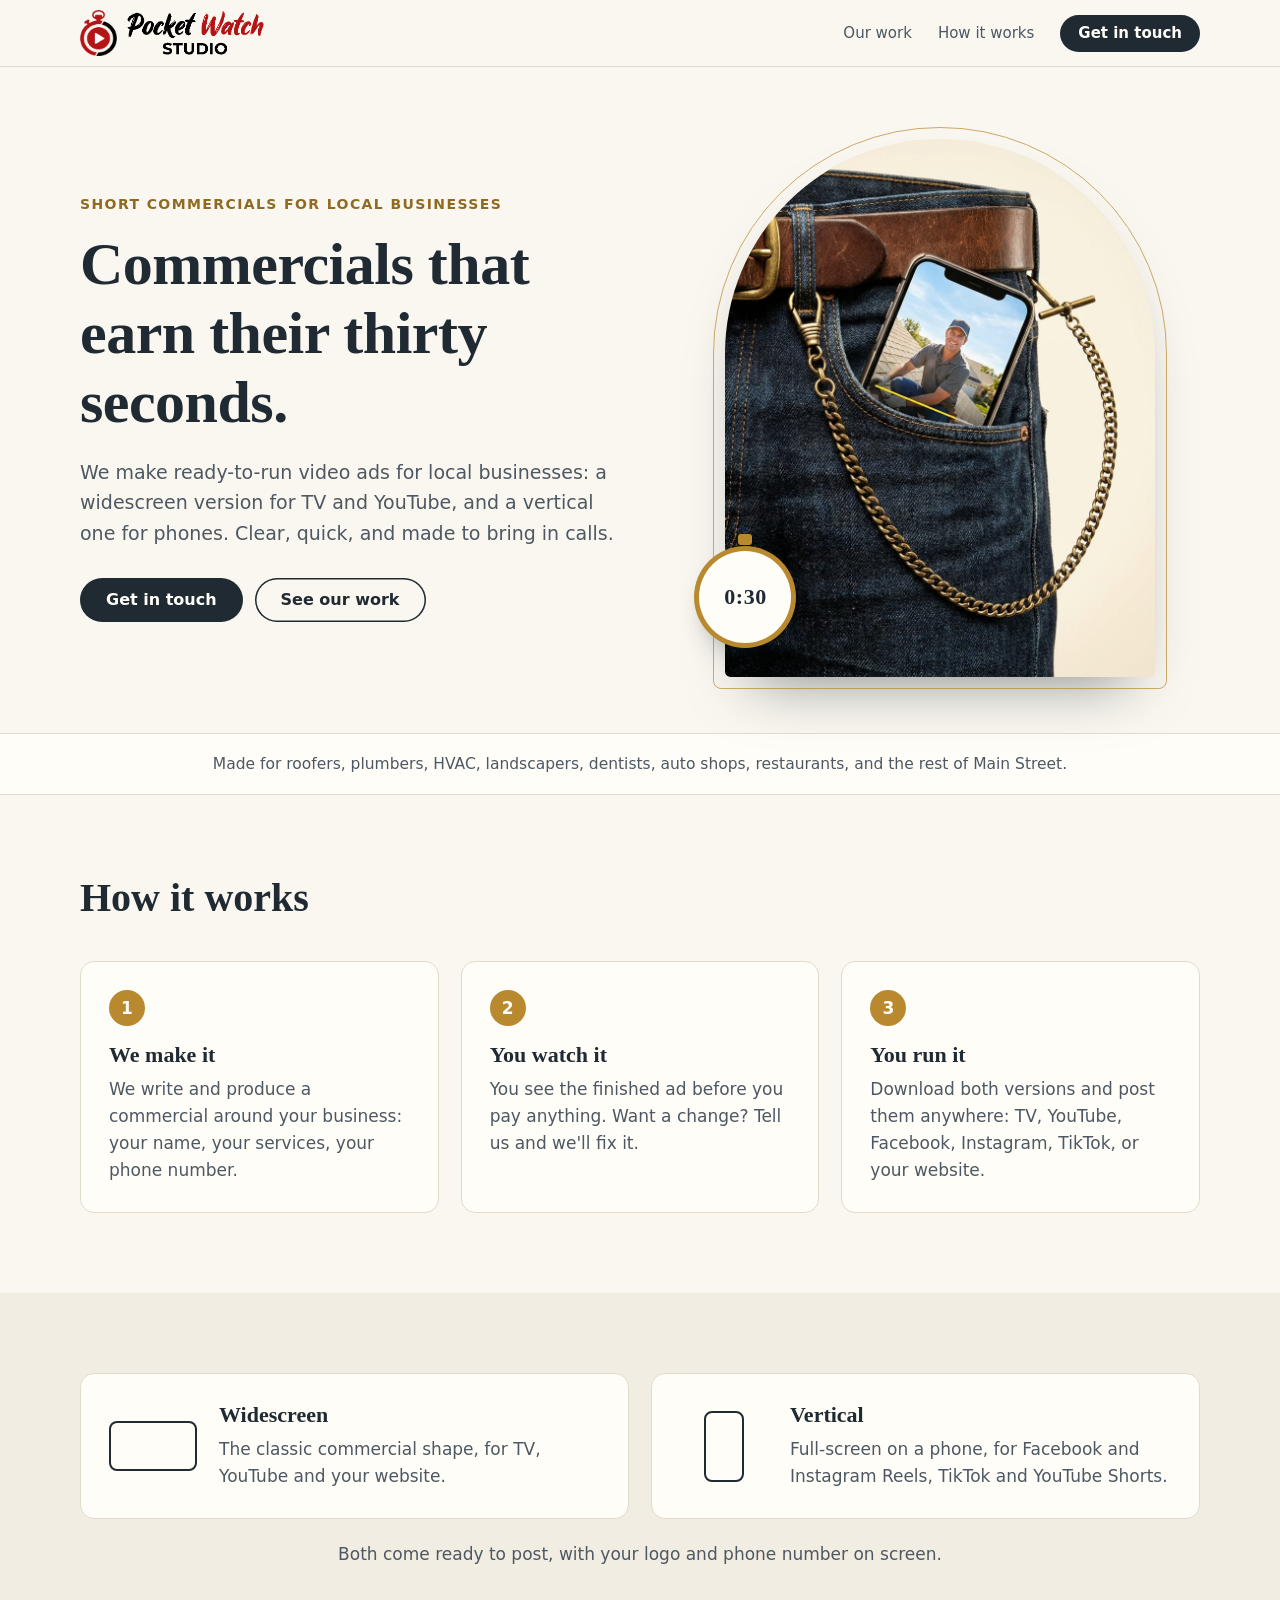
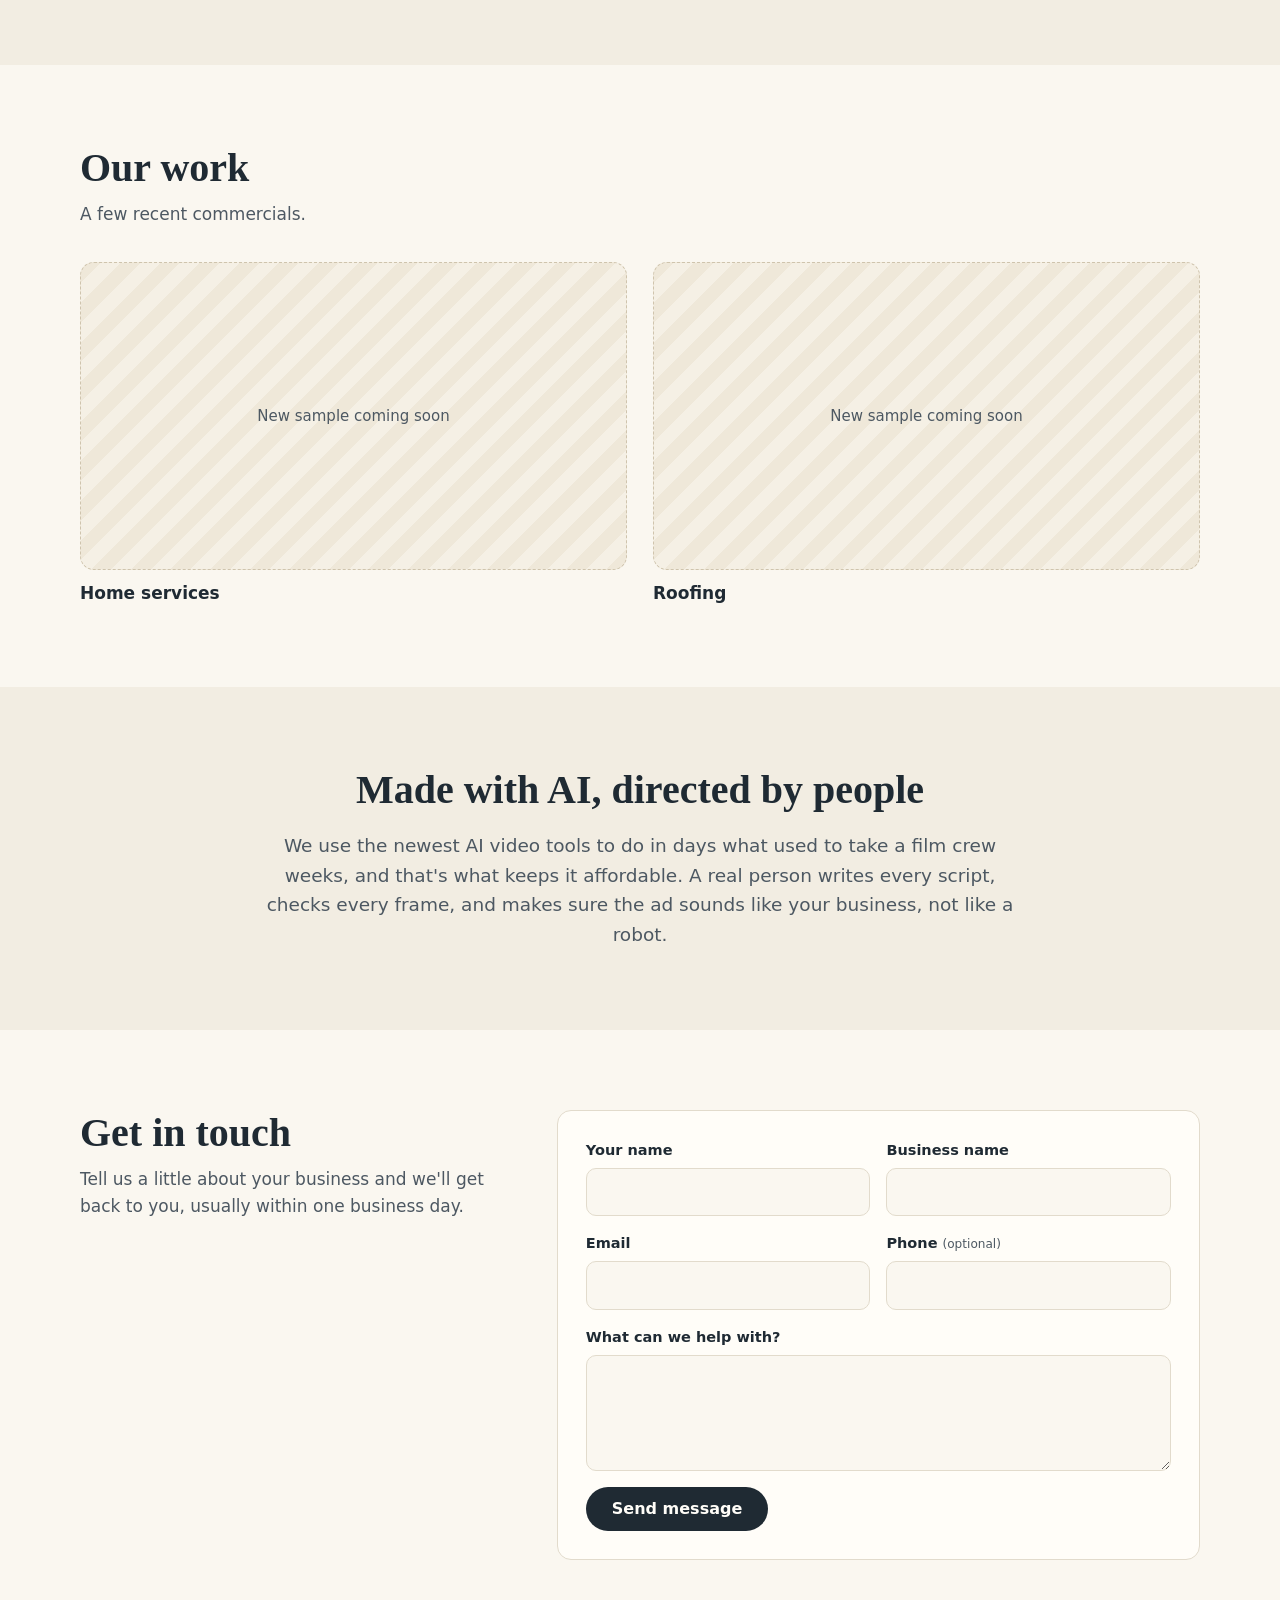
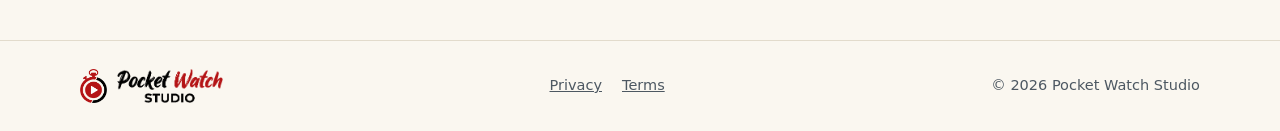
==== commit 4cded8bc: "Switch to the chosen red and black stopwatch logo The owner picked variation 3 (with Pocket in black" ====
--- a/index.html
+++ b/index.html
@@ -9,13 +9,13 @@
   <meta property="og:title" content="Pocket Watch Studio">
   <meta property="og:description" content="Short commercials for local businesses.">
   <meta property="og:type" content="website">
-  <link rel="icon" href="assets/favicon.png?v=1" type="image/png">
+  <link rel="icon" href="assets/favicon.png?v=2" type="image/png">
   <link rel="stylesheet" href="styles.css?v=8">
 </head>
 <body>
   <header class="top">
     <div class="wrap top-in">
-      <a class="brand" href="#top" aria-label="Pocket Watch Studio, home"><img class="brand-mark" src="assets/logo-mark.png?v=1" alt="" width="178" height="259"><img class="brand-words" src="assets/logo-words.png?v=1" alt="Pocket Watch Video Studio" width="396" height="112"></a>
+      <a class="brand" href="#top" aria-label="Pocket Watch Studio, home"><img class="brand-mark" src="assets/logo-mark.png?v=2" alt="" width="400" height="495"><img class="brand-words" src="assets/logo-words.png?v=2" alt="Pocket Watch Studio" width="521" height="168"></a>
       <nav class="nav" aria-label="Main">
         <a href="#work">Our work</a>
         <a href="#how">How it works</a>
@@ -138,7 +138,7 @@
 
   <footer class="foot">
     <div class="wrap foot-in">
-      <a class="brand brand-small" href="#top"><img class="brand-mark" src="assets/logo-mark.png?v=1" alt="" width="178" height="259"><img class="brand-words" src="assets/logo-words.png?v=1" alt="Pocket Watch Video Studio" width="396" height="112"></a>
+      <a class="brand brand-small" href="#top"><img class="brand-mark" src="assets/logo-mark.png?v=2" alt="" width="400" height="495"><img class="brand-words" src="assets/logo-words.png?v=2" alt="Pocket Watch Studio" width="521" height="168"></a>
       <nav aria-label="Legal"><a href="privacy.html">Privacy</a><a href="terms.html">Terms</a></nav>
       <p>© <span id="year">2026</span> Pocket Watch Studio</p>
     </div>
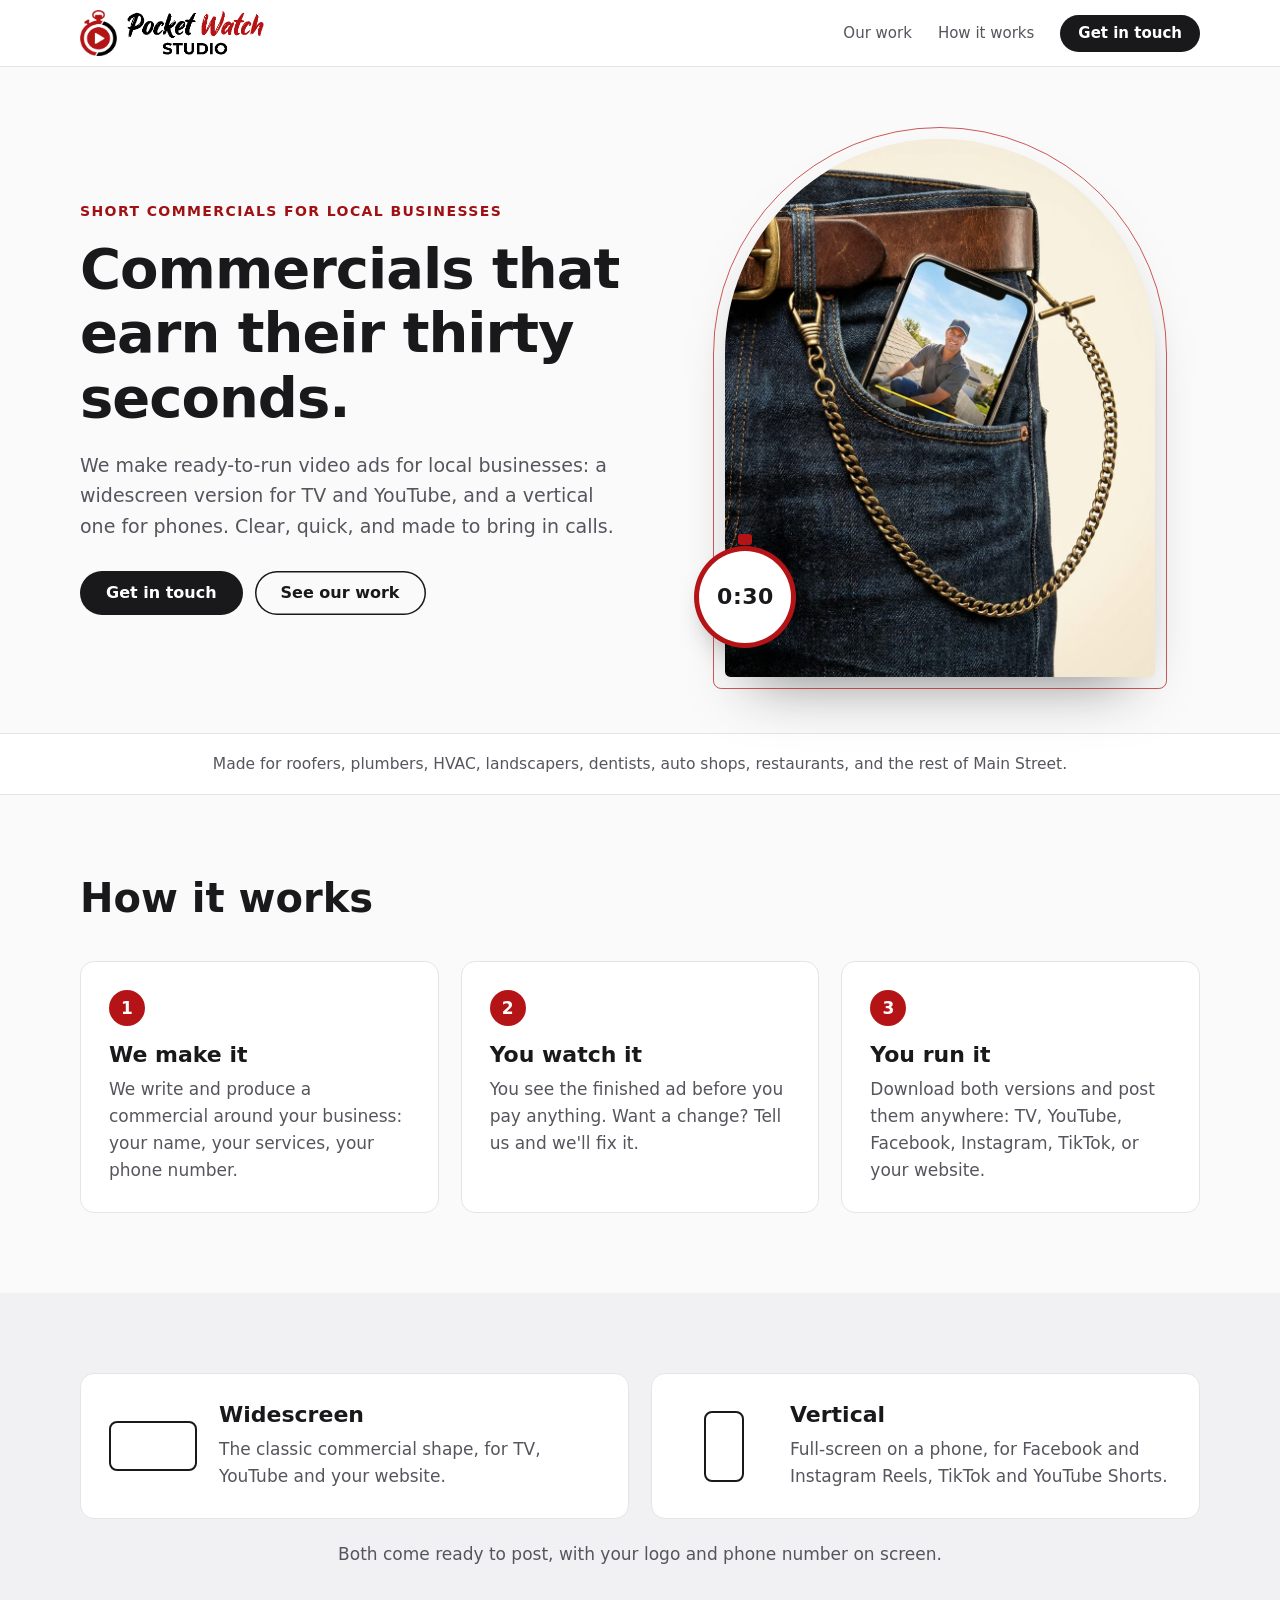
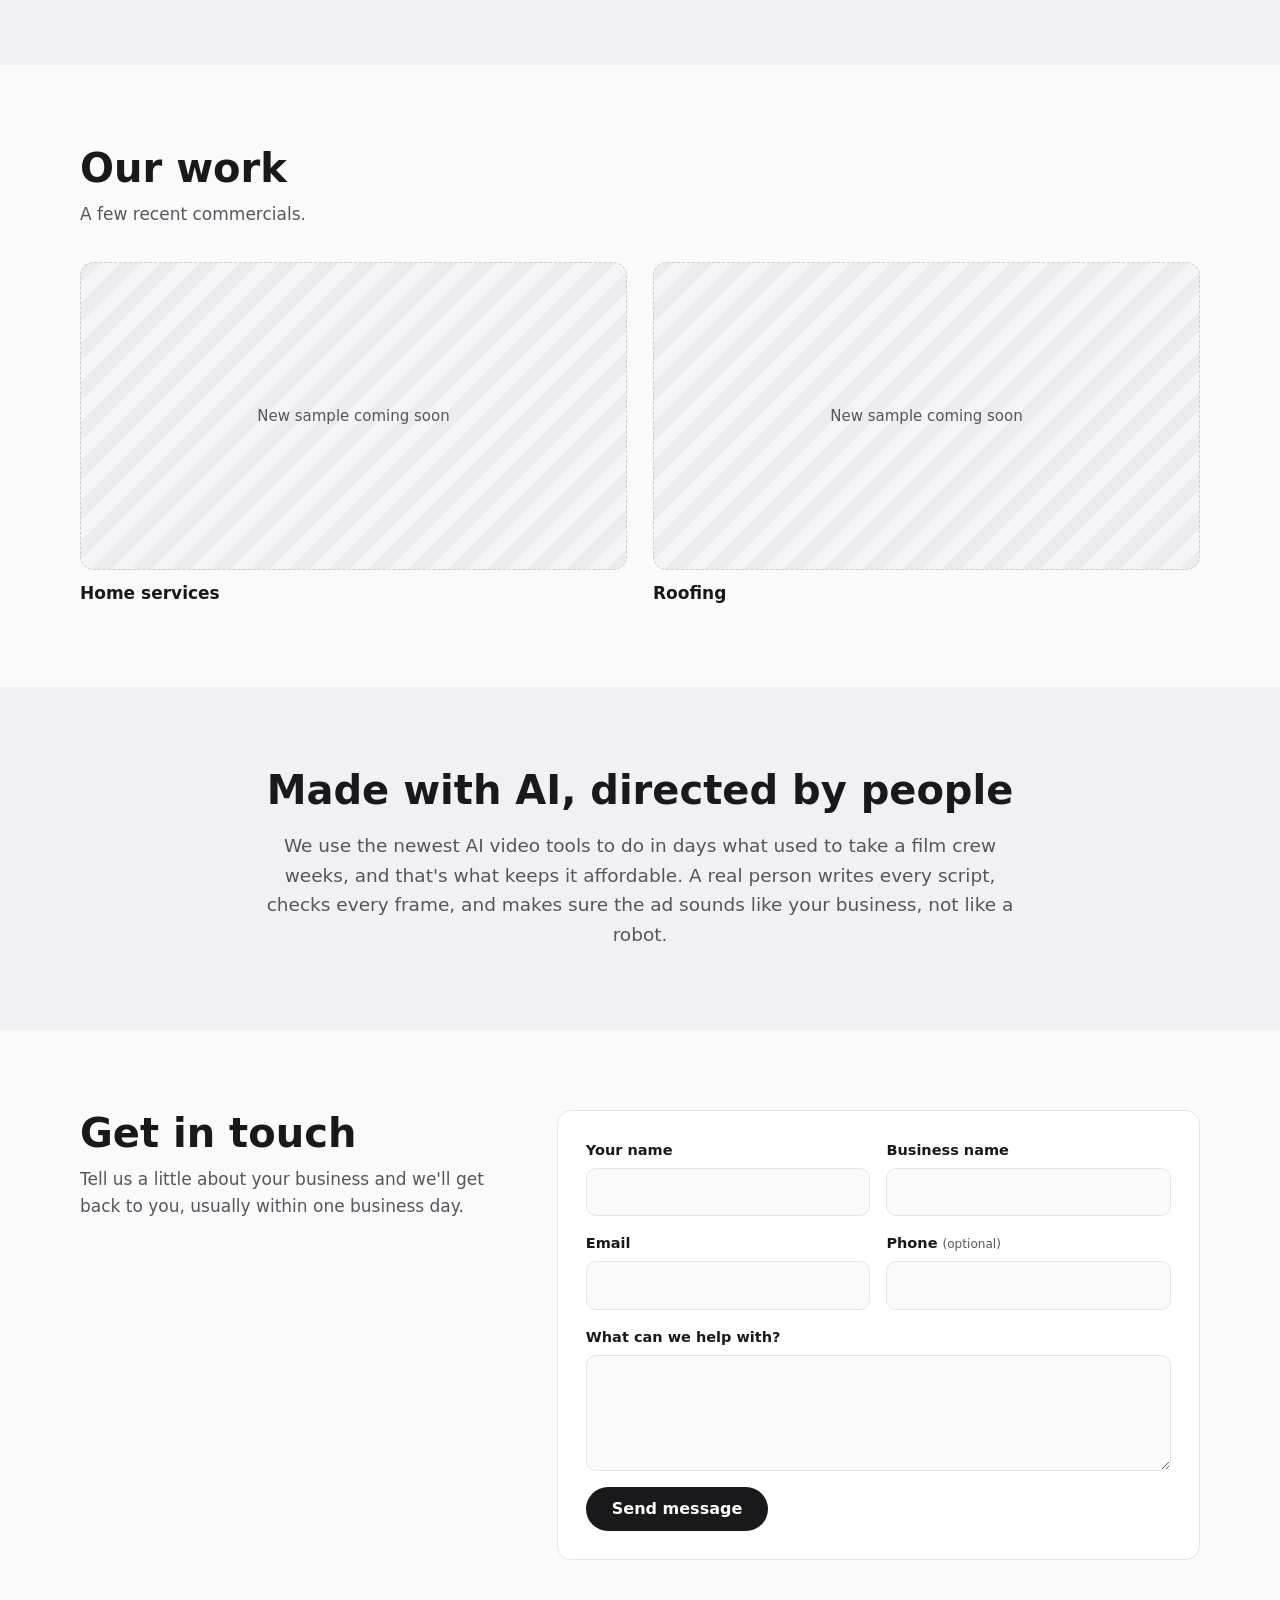
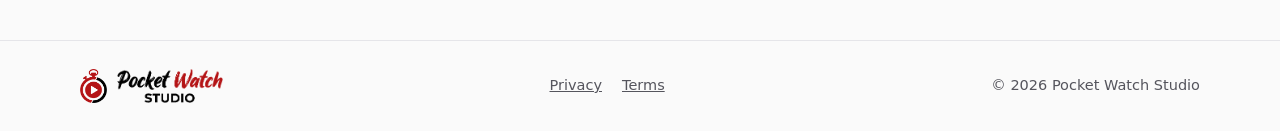
==== commit d02b5e60: "Recolor to suit the red and black logo; drop video page footnote The warm brass and cream clashed wi" ====
--- a/index.html
+++ b/index.html
@@ -5,12 +5,12 @@
   <meta name="viewport" content="width=device-width, initial-scale=1">
   <title>Pocket Watch Studio · Short commercials for local businesses</title>
   <meta name="description" content="Ready-to-run video commercials for local businesses: a widescreen version for TV and YouTube, and a vertical one for phones.">
-  <meta name="theme-color" content="#faf7f0">
+  <meta name="theme-color" content="#ffffff">
   <meta property="og:title" content="Pocket Watch Studio">
   <meta property="og:description" content="Short commercials for local businesses.">
   <meta property="og:type" content="website">
   <link rel="icon" href="assets/favicon.png?v=2" type="image/png">
-  <link rel="stylesheet" href="styles.css?v=8">
+  <link rel="stylesheet" href="styles.css?v=11">
 </head>
 <body>
   <header class="top">
--- a/styles.css
+++ b/styles.css
@@ -1,15 +1,17 @@
-/* Pocket Watch Studio: light, clean, one brass accent. System fonts only, so it loads fast. */
+/* Pocket Watch Studio: white and charcoal, with the logo's red as the one accent (2026-11-27: replaced the warm
+   brass/cream earth tones, which clashed with the red and black logo). Keep red for actions and small marks, never large
+   areas. System fonts only, so it loads fast. */
 :root {
-  --bg: #faf7f0;
-  --bg-alt: #f2ede2;
-  --ink: #1f2a33;
-  --ink-soft: #4d5862;
-  --line: #e2dbcc;
-  --brass: #b8892f;
-  --brass-dark: #8f6a22;
-  --white: #fffdf8;
+  --bg: #fafafa;
+  --bg-alt: #f1f1f3;
+  --ink: #19191c;
+  --ink-soft: #55555d;
+  --line: #e5e5e9;
+  --accent: #b51417;
+  --accent-dark: #a01114;
+  --white: #ffffff;
   --radius: 14px;
-  --serif: "Iowan Old Style", "Palatino Linotype", Palatino, "Book Antiqua", Georgia, serif;
+  --display: "Segoe UI", system-ui, -apple-system, Roboto, "Helvetica Neue", Arial, sans-serif;
   --sans: system-ui, -apple-system, "Segoe UI", Roboto, "Helvetica Neue", Arial, sans-serif;
 }
 * { box-sizing: border-box; }
@@ -20,10 +22,10 @@
 .wrap { width: min(1120px, 100% - 40px); margin-inline: auto; }
 
 /* header */
-.top { position: sticky; top: 0; z-index: 10; background: rgba(250, 247, 240, .92); backdrop-filter: blur(8px); border-bottom: 1px solid var(--line); }
+.top { position: sticky; top: 0; z-index: 10; background: rgba(255, 255, 255, .92); backdrop-filter: blur(8px); border-bottom: 1px solid var(--line); }
 .top-in { display: flex; align-items: center; justify-content: space-between; height: 66px; }
-.brand { display: flex; align-items: center; gap: 10px; text-decoration: none; font: 600 19px/1 var(--serif); letter-spacing: .2px; }
-.brand em { font-style: normal; color: var(--brass-dark); }
+.brand { display: flex; align-items: center; gap: 10px; text-decoration: none; font: 600 19px/1 var(--display); letter-spacing: .2px; }
+.brand em { font-style: normal; color: var(--accent-dark); }
 .brand-small { font-size: 16px; }
 .brand img { width: auto; }
 .brand-mark { height: 46px; }
@@ -36,8 +38,8 @@
 
 /* buttons */
 .btn { display: inline-block; background: var(--ink); color: var(--white); text-decoration: none; border: 0; border-radius: 999px; padding: 14px 26px; font: 600 16px/1 var(--sans); cursor: pointer; transition: background .2s, transform .2s; }
-.btn:hover { background: #2e3c48; transform: translateY(-1px); }
-.btn:focus-visible, input:focus-visible, textarea:focus-visible, a:focus-visible { outline: 3px solid var(--brass); outline-offset: 3px; }
+.btn:hover { background: #35353b; transform: translateY(-1px); }
+.btn:focus-visible, input:focus-visible, textarea:focus-visible, a:focus-visible { outline: 3px solid var(--accent); outline-offset: 3px; }
 .btn-small { padding: 10px 18px; font-size: 14px; }
 .btn-ghost { background: transparent; color: var(--ink); box-shadow: inset 0 0 0 1.5px var(--ink); }
 .btn-ghost:hover { background: var(--ink); color: var(--white); }
@@ -45,29 +47,29 @@
 /* hero */
 .hero { padding: 72px 0 56px; }
 .hero-in { display: grid; grid-template-columns: 1.05fr 1fr; gap: 56px; align-items: center; }
-.eyebrow { margin: 0 0 14px; color: var(--brass-dark); font-weight: 600; font-size: 14px; letter-spacing: 1.4px; text-transform: uppercase; }
-h1, h2, h3 { font-family: var(--serif); font-weight: 600; line-height: 1.15; margin: 0; }
-h1 { font-size: clamp(38px, 5.2vw, 60px); letter-spacing: -.5px; }
+.eyebrow { margin: 0 0 14px; color: var(--accent-dark); font-weight: 600; font-size: 14px; letter-spacing: 1.4px; text-transform: uppercase; }
+h1, h2, h3 { font-family: var(--display); font-weight: 700; line-height: 1.15; margin: 0; }
+h1 { font-size: clamp(36px, 5vw, 56px); letter-spacing: -1px; }
 .lede { margin: 20px 0 30px; font-size: 19px; color: var(--ink-soft); max-width: 34em; }
 .cta { display: flex; gap: 12px; flex-wrap: wrap; }
 
-/* hero photo: an arched window with a brass outline, and a small watch-face badge */
+/* hero photo: an arched window with an outline in the accent, and a small watch-face badge */
 .hero-photo { position: relative; margin: 0; justify-self: center; width: min(100%, 430px); }
-.arch { aspect-ratio: 4 / 5; border-radius: 999px 999px 26px 26px; overflow: hidden; background: var(--bg-alt); box-shadow: 0 30px 60px -28px rgba(31, 42, 51, .55); }
+.arch { aspect-ratio: 4 / 5; border-radius: 999px 999px 26px 26px; overflow: hidden; background: var(--bg-alt); box-shadow: 0 30px 60px -28px rgba(25, 25, 28, .55); }
 .arch img { width: 100%; height: 100%; object-fit: cover; object-position: 45% 30%; }
-.hero-photo::before { content: ""; position: absolute; inset: -12px; border: 1.5px solid var(--brass); border-radius: 999px 999px 36px 36px; opacity: .7; pointer-events: none; }
-.badge { position: absolute; left: -26px; bottom: 34px; width: 92px; height: 92px; border-radius: 50%; background: var(--white); box-shadow: 0 0 0 5px var(--brass), 0 14px 28px -10px rgba(31, 42, 51, .45); display: grid; place-items: center; }
-.badge::before { content: ""; position: absolute; top: -17px; left: 50%; width: 14px; height: 11px; margin-left: -7px; border-radius: 3px; background: var(--brass); }
-.badge span { font: 700 22px/1 var(--serif); color: var(--ink); letter-spacing: .5px; }
+.hero-photo::before { content: ""; position: absolute; inset: -12px; border: 1.5px solid var(--accent); border-radius: 999px 999px 36px 36px; opacity: .7; pointer-events: none; }
+.badge { position: absolute; left: -26px; bottom: 34px; width: 92px; height: 92px; border-radius: 50%; background: var(--white); box-shadow: 0 0 0 5px var(--accent), 0 14px 28px -10px rgba(25, 25, 28, .45); display: grid; place-items: center; }
+.badge::before { content: ""; position: absolute; top: -17px; left: 50%; width: 14px; height: 11px; margin-left: -7px; border-radius: 3px; background: var(--accent); }
+.badge span { font: 700 22px/1 var(--display); color: var(--ink); letter-spacing: .5px; }
 
 /* the two screens (not used on the home page now; kept for later) */
 .hero-art { position: relative; aspect-ratio: 1.15; }
-.screen { position: absolute; border-radius: var(--radius); background: linear-gradient(135deg, #2a3843, #1b242b 60%, #3a3222); box-shadow: 0 24px 50px -20px rgba(31, 42, 51, .45), 0 0 0 6px var(--white), 0 0 0 7px var(--line); display: grid; place-items: center; overflow: hidden; }
+.screen { position: absolute; border-radius: var(--radius); background: linear-gradient(135deg, #2c2c31, #161619); box-shadow: 0 24px 50px -20px rgba(25, 25, 28, .45), 0 0 0 6px var(--white), 0 0 0 7px var(--line); display: grid; place-items: center; overflow: hidden; }
 .screen.wide { left: 0; top: 8%; width: 82%; aspect-ratio: 16/9; }
 .screen.tall { right: 0; bottom: 0; width: 34%; aspect-ratio: 9/16; border-radius: 22px; }
-.screen .tag { position: absolute; left: 12px; bottom: 10px; color: #e9dfc8; font-size: 12px; letter-spacing: .4px; opacity: .85; }
+.screen .tag { position: absolute; left: 12px; bottom: 10px; color: #e4e4e7; font-size: 12px; letter-spacing: .4px; opacity: .85; }
 .screen.tall .tag { left: 50%; transform: translateX(-50%); white-space: nowrap; }
-.play { width: 58px; height: 58px; border-radius: 50%; background: var(--brass); position: relative; box-shadow: 0 0 0 10px rgba(184, 137, 47, .18); }
+.play { width: 58px; height: 58px; border-radius: 50%; background: var(--accent); position: relative; box-shadow: 0 0 0 10px rgba(181, 20, 23, .18); }
 .play::after { content: ""; position: absolute; left: 23px; top: 18px; border-left: 17px solid var(--white); border-top: 11px solid transparent; border-bottom: 11px solid transparent; }
 .screen.tall .play { width: 46px; height: 46px; }
 .screen.tall .play::after { left: 18px; top: 14px; border-left-width: 14px; border-top-width: 9px; border-bottom-width: 9px; }
@@ -83,7 +85,7 @@
 .sub { color: var(--ink-soft); margin: 10px 0 0; }
 .steps { list-style: none; padding: 0; margin: 40px 0 0; display: grid; grid-template-columns: repeat(3, 1fr); gap: 22px; }
 .steps li, .card { background: var(--white); border: 1px solid var(--line); border-radius: var(--radius); padding: 28px; }
-.num { display: inline-grid; place-items: center; width: 36px; height: 36px; border-radius: 50%; background: var(--brass); color: var(--white); font-weight: 700; margin-bottom: 16px; }
+.num { display: inline-grid; place-items: center; width: 36px; height: 36px; border-radius: 50%; background: var(--accent); color: var(--white); font-weight: 700; margin-bottom: 16px; }
 h3 { font-size: 22px; }
 .steps p, .card p { margin: 8px 0 0; color: var(--ink-soft); }
 .two { display: grid; grid-template-columns: 1fr 1fr; gap: 22px; }
@@ -96,10 +98,10 @@
 /* samples */
 .samples { display: grid; grid-template-columns: repeat(auto-fit, minmax(300px, 1fr)); gap: 26px; margin-top: 34px; }
 .sample { margin: 0; }
-.frame { border-radius: var(--radius); overflow: hidden; background: #1b242b; }
+.frame { border-radius: var(--radius); overflow: hidden; background: #161619; }
 .frame.wide { aspect-ratio: 16/9; }
 .frame video { width: 100%; height: 100%; object-fit: cover; display: block; }
-.sample.soon .frame { display: grid; place-items: center; background: repeating-linear-gradient(135deg, #efe8d9 0 14px, #f5f0e5 14px 28px); border: 1px dashed #cfc4ad; }
+.sample.soon .frame { display: grid; place-items: center; background: repeating-linear-gradient(135deg, #ececef 0 14px, #f5f5f7 14px 28px); border: 1px dashed #cdcdd3; }
 .sample.soon .frame span { color: var(--ink-soft); font-size: 15px; }
 figcaption { margin-top: 10px; font-weight: 600; }
 
@@ -114,13 +116,13 @@
 .form small { font-weight: 400; color: var(--ink-soft); }
 .form input, .form textarea { font: 16px/1.4 var(--sans); padding: 12px 14px; border: 1.5px solid var(--line); border-radius: 10px; background: var(--bg); color: var(--ink); width: 100%; }
 .form textarea { resize: vertical; }
-.form input:invalid.touched, .form textarea:invalid.touched { border-color: #b4553a; }
+.form input:invalid.touched, .form textarea:invalid.touched { border-color: #b51417; }
 .full { grid-column: 1 / -1; }
 .trap { position: absolute; left: -9999px; }
 .form-end { display: flex; align-items: center; gap: 16px; flex-wrap: wrap; }
 .status { margin: 0; font-size: 15px; color: var(--ink-soft); }
 .status.ok { color: #2f6b3a; }
-.status.err { color: #b4553a; }
+.status.err { color: #b51417; }
 
 /* footer */
 .foot { border-top: 1px solid var(--line); padding: 28px 0; color: var(--ink-soft); font-size: 14.5px; }
@@ -135,26 +137,24 @@
 .legal p, .legal li { color: var(--ink-soft); }
 
 /* a prospect's private page (watch/) */
-.w-hero { padding: 54px 0 30px; text-align: center; }
-.w-hero .lede { margin: 16px auto 0; }
-.w-logo { max-height: 84px; max-width: 240px; margin: 0 auto 18px; object-fit: contain; }
-.deal { margin: 28px auto 0; max-width: 560px; background: var(--white); border: 1.5px solid var(--brass); border-radius: var(--radius); padding: 18px 22px 16px; position: relative; }
-.deal-tag { position: absolute; top: -13px; left: 50%; transform: translateX(-50%); background: var(--brass); color: var(--white); font-weight: 700; font-size: 13px; letter-spacing: 1px; text-transform: uppercase; padding: 4px 12px; border-radius: 999px; }
+.w-hero { padding: 28px 0 24px; text-align: center; }
+.deal { margin: 28px auto 0; max-width: 560px; background: var(--white); border: 1.5px solid var(--accent); border-radius: var(--radius); padding: 18px 22px 16px; position: relative; }
+.deal-tag { position: absolute; top: -13px; left: 50%; transform: translateX(-50%); background: var(--accent); color: var(--white); font-weight: 700; font-size: 13px; letter-spacing: 1px; text-transform: uppercase; padding: 4px 12px; border-radius: 999px; }
 .deal p { margin: 6px 0 0; }
-.deal-clock { color: var(--brass-dark); font-weight: 600; }
+.deal-clock { color: var(--accent-dark); font-weight: 600; }
 .pkg { display: grid; grid-template-columns: 1fr auto; gap: 28px; align-items: center; background: var(--ink); color: var(--white); border-radius: var(--radius); padding: 32px 34px; margin-top: 18px; }
 .pkg h2 { color: var(--white); }
-.pkg p { color: #d9d3c4; margin: 8px 0 0; }
+.pkg p { color: #d4d4d8; margin: 8px 0 0; }
 .pkg-list { margin: 14px 0 0; padding: 0; list-style: none; display: flex; flex-wrap: wrap; gap: 8px; }
-.pkg-list li { background: rgba(255, 253, 248, .1); border-radius: 999px; padding: 5px 12px; font-size: 14px; }
+.pkg-list li { background: rgba(255, 255, 255, .1); border-radius: 999px; padding: 5px 12px; font-size: 14px; }
 .pkg-buy { text-align: center; }
-.pkg .btn { background: var(--brass); }
-.pkg .btn:hover { background: #c99a3d; }
+.pkg .btn { background: var(--white); color: var(--ink); }
+.pkg .btn:hover { background: #e4e4e7; }
 .price { margin: 0; font-size: 18px; }
-.price s { color: #9aa3aa; margin-right: 4px; }
-.price strong { font: 700 44px/1 var(--serif); }
+.price s { color: #9d9da5; margin-right: 4px; }
+.price strong { font: 700 44px/1 var(--display); }
 .pkg .price strong { color: var(--white); }
-.pkg .save { font-size: 14px; margin: 6px 0 14px; color: #e9dfc8; }
+.pkg .save { font-size: 14px; margin: 6px 0 14px; color: #e4e4e7; }
 .price.small strong { font-size: 26px; color: var(--ink); }
 .price.small s { color: var(--ink-soft); }
 .w-h2 { margin: 56px 0 22px; font-size: 30px; }
@@ -162,11 +162,11 @@
 .vids.wide { grid-template-columns: repeat(2, minmax(0, 1fr)); }
 .vids.tall { grid-template-columns: repeat(4, minmax(0, 1fr)); }
 .vid { background: var(--white); border: 1px solid var(--line); border-radius: var(--radius); overflow: hidden; display: flex; flex-direction: column; }
-.vid-frame { background: #1b242b; display: grid; place-items: center; position: relative; }
+.vid-frame { background: #161619; display: grid; place-items: center; position: relative; }
 .vid-frame.wide { aspect-ratio: 16 / 9; }
 .vid-frame.tall { aspect-ratio: 9 / 16; }
 .vid-frame video { width: 100%; height: 100%; object-fit: contain; background: #000; }
-.vid-soon { width: 100%; height: 100%; display: grid; place-items: center; background: repeating-linear-gradient(135deg, #efe8d9 0 14px, #f5f0e5 14px 28px); }
+.vid-soon { width: 100%; height: 100%; display: grid; place-items: center; background: repeating-linear-gradient(135deg, #ececef 0 14px, #f5f5f7 14px 28px); }
 .vid-frame.tall .vid-soon span::before { content: ""; display: block; width: 34px; height: 60px; border: 2px solid var(--ink-soft); border-radius: 6px; margin: 0 auto 8px; }
 .vid-frame.wide .vid-soon span::before { content: ""; display: block; width: 76px; height: 43px; border: 2px solid var(--ink-soft); border-radius: 6px; margin: 0 auto 8px; }
 .vid-soon span { color: var(--ink-soft); font-size: 14px; text-align: center; }
@@ -201,19 +201,20 @@
   .card { padding: 22px; column-gap: 16px; }
   .pkg { grid-template-columns: 1fr; padding: 26px 22px; }
   .pkg-buy .btn { width: 100%; text-align: center; }
-  .w-hero { padding-top: 36px; }
+  .w-hero { padding: 18px 0 16px; }
   .shape-tall { margin-inline: 18px; }
 }
 /* watch page, round 2 (2026-11-27): 4 widescreen + 4 vertical, composite player, sticky package bar */
 .w-secure { display: inline-flex; align-items: center; gap: 6px; font-size: 13.5px; color: var(--ink-soft); }
-.w-hero h1 { font-size: clamp(34px, 6.4vw, 60px); max-width: 15em; margin-inline: auto; }
-.w-hero h1 em { font-style: italic; color: var(--brass-dark); }
+.w-hero h1 { font-size: clamp(23px, 3.4vw, 34px); max-width: 20em; margin-inline: auto; }
+#g-wide { padding-top: 0; }
+.w-offer .deal { margin-top: 48px; }
 .w-thanks { margin-top: 10px; background: #eef6e6; border: 1.5px solid #9cc27a; border-radius: var(--radius); padding: 20px 24px; }
 .w-thanks h2 { font-size: 22px; }
 .w-thanks p { margin: 6px 0 0; color: var(--ink-soft); }
-.pkg { position: relative; overflow: hidden; background: linear-gradient(135deg, #2a3843 0%, var(--ink) 55%, #2b2619 100%); box-shadow: 0 26px 50px -26px rgba(31, 42, 51, .6); }
-.pkg::after { content: ""; position: absolute; right: -60px; top: -60px; width: 220px; height: 220px; border-radius: 50%; border: 1.5px solid rgba(184, 137, 47, .35); box-shadow: 0 0 0 18px rgba(184, 137, 47, .06); pointer-events: none; }
-.pkg .pkg-tag { display: inline-block; margin: 0 0 10px; background: var(--brass); color: var(--white); font-weight: 700; font-size: 12.5px; letter-spacing: 1px; text-transform: uppercase; padding: 4px 12px; border-radius: 999px; }
+.pkg { position: relative; overflow: hidden; background: linear-gradient(135deg, #2c2c31, var(--ink) 70%); box-shadow: 0 26px 50px -26px rgba(25, 25, 28, .6); }
+.pkg::after { content: ""; position: absolute; right: -60px; top: -60px; width: 220px; height: 220px; border-radius: 50%; border: 1.5px solid rgba(181, 20, 23, .35); box-shadow: 0 0 0 18px rgba(181, 20, 23, .06); pointer-events: none; }
+.pkg .pkg-tag { display: inline-block; margin: 0 0 10px; background: var(--accent); color: var(--white); font-weight: 700; font-size: 12.5px; letter-spacing: 1px; text-transform: uppercase; padding: 4px 12px; border-radius: 999px; }
 .pkg h2 { font-size: clamp(26px, 4vw, 36px); }
 .w-group { padding-top: 56px; }
 .w-group-head { display: flex; align-items: flex-end; justify-content: space-between; gap: 12px 24px; flex-wrap: wrap; margin-bottom: 22px; }
@@ -222,7 +223,7 @@
 .w-uses { list-style: none; margin: 0; padding: 0; display: flex; flex-wrap: wrap; gap: 6px; }
 .w-uses li { font-size: 13px; padding: 5px 11px; border-radius: 999px; background: var(--white); border: 1px solid var(--line); color: var(--ink-soft); }
 .vid { transition: transform .25s, box-shadow .25s; }
-.vid:hover { transform: translateY(-3px); box-shadow: 0 16px 34px -20px rgba(31, 42, 51, .45); }
+.vid:hover { transform: translateY(-3px); box-shadow: 0 16px 34px -20px rgba(25, 25, 28, .45); }
 .vid.is-paid { border-color: #9cc27a; }
 .vid-info { flex: 1; grid-template-rows: auto auto 1fr; }
 .vid-buy { align-self: end; }
@@ -234,33 +235,34 @@
 .vids.tall .vid-info h3 { font-size: 17px; }
 .vids.tall .vid-buy { flex-direction: column; align-items: stretch; }
 .vids.tall .vid-buy .btn { text-align: center; }
-.w-how { list-style: none; margin: 64px 0 0; padding: 0; display: grid; grid-template-columns: repeat(3, 1fr); gap: 16px; }
+.w-how { list-style: none; margin: 64px 0 0; padding: 0; display: grid; grid-template-columns: repeat(2, 1fr); gap: 16px; }
 .w-how li { background: var(--white); border: 1px solid var(--line); border-radius: var(--radius); padding: 22px; }
 .w-how h3 { font-size: 19px; }
 .w-how p { margin: 6px 0 0; color: var(--ink-soft); font-size: 15px; }
 .w-how .num { margin-bottom: 12px; }
 .w-bar { position: fixed; left: 0; right: 0; bottom: 0; z-index: 20; display: flex; align-items: center; justify-content: space-between; gap: 12px;
-  padding: 10px max(16px, env(safe-area-inset-left)) calc(10px + env(safe-area-inset-bottom)); background: rgba(31, 42, 51, .96); color: var(--white);
+  padding: 10px max(16px, env(safe-area-inset-left)) calc(10px + env(safe-area-inset-bottom)); background: rgba(25, 25, 28, .96); color: var(--white);
   backdrop-filter: blur(8px); -webkit-backdrop-filter: blur(8px); transform: translateY(110%); transition: transform .3s; }
 .w-bar.show { transform: none; }
 .w-bar-txt { min-width: 0; font-size: 14px; line-height: 1.3; }
 .w-bar-txt strong { display: block; font-size: 15.5px; }
-.w-bar-txt span { color: #d9d3c4; }
-.w-bar .btn { background: var(--brass); flex-shrink: 0; padding: 12px 20px; }
+.w-bar-txt span { color: #d4d4d8; }
+.w-bar .btn { background: var(--accent); flex-shrink: 0; padding: 12px 20px; }
 body.has-bar .foot { padding-bottom: calc(96px + env(safe-area-inset-bottom)); }
 
 /* picking several videos, and the nudges toward the set (2026-11-27) */
 .pkg .each { margin: 8px 0 0; font-weight: 600; color: var(--white); }
-.pkg .price s { font: 400 24px/1 var(--serif); }
+.pkg .price s { font: 400 24px/1 var(--display); }
+.set-tip.below { margin: 16px 0 0; }
 .set-tip { margin: -8px 0 18px; color: var(--ink-soft); font-size: 15px; }
-.linkbtn { appearance: none; background: none; border: 0; padding: 0; font: inherit; font-weight: 700; color: var(--brass-dark); text-decoration: underline; cursor: pointer; }
-.vid.is-picked { border-color: var(--brass); box-shadow: 0 0 0 2px var(--brass); }
-.vid .pick[aria-pressed="true"] { background: var(--brass); color: var(--white); box-shadow: none; }
+.linkbtn { appearance: none; background: none; border: 0; padding: 0; font: inherit; font-weight: 700; color: var(--accent-dark); text-decoration: underline; cursor: pointer; }
+.vid.is-picked { border-color: var(--accent); box-shadow: 0 0 0 2px var(--accent); }
+.vid .pick[aria-pressed="true"] { background: var(--accent); color: var(--white); box-shadow: none; }
 .w-bar-btns { display: flex; gap: 8px; flex-shrink: 0; }
-.w-bar .btn.btn-plain { background: transparent; box-shadow: inset 0 0 0 1.5px rgba(255, 253, 248, .6); }
+.w-bar .btn.btn-plain { background: transparent; box-shadow: inset 0 0 0 1.5px rgba(255, 255, 255, .6); }
 .w-bar [hidden] { display: none; }
-.w-bar-meter { position: absolute; left: 0; right: 0; top: 0; height: 4px; background: rgba(255, 253, 248, .15); }
-.w-bar-meter i { display: block; height: 100%; width: 0; background: var(--brass); transition: width .3s; }
+.w-bar-meter { position: absolute; left: 0; right: 0; top: 0; height: 4px; background: rgba(255, 255, 255, .15); }
+.w-bar-meter i { display: block; height: 100%; width: 0; background: var(--accent); transition: width .3s; }
 @media (max-width: 560px) {
   .w-bar { flex-direction: column; align-items: stretch; text-align: center; gap: 8px; }
   .w-bar-btns .btn { flex: 1; padding-inline: 8px; font-size: 15px; }
@@ -275,16 +277,16 @@
 .cp-stage video { position: absolute; inset: 0; width: 100%; height: 100%; object-fit: cover; background: #000; }
 .cp-ov iframe { position: absolute; inset: 0; width: 100%; height: 100%; border: 0; pointer-events: none; background: transparent; }
 .cp-big { position: absolute; inset: 0; display: grid; place-items: center; border: 0; padding: 0; cursor: pointer; background: linear-gradient(180deg, rgba(0,0,0,0) 45%, rgba(0,0,0,.45)); }
-.cp-big span { width: 60px; height: 60px; border-radius: 50%; background: var(--brass); box-shadow: 0 0 0 10px rgba(184, 137, 47, .22); position: relative; transition: transform .2s; }
+.cp-big span { width: 60px; height: 60px; border-radius: 50%; background: var(--accent); box-shadow: 0 0 0 10px rgba(181, 20, 23, .22); position: relative; transition: transform .2s; }
 .cp-big span::after { content: ""; position: absolute; left: 24px; top: 19px; border-left: 17px solid var(--white); border-top: 11px solid transparent; border-bottom: 11px solid transparent; }
 .cp-big:hover span, .cp-big:focus-visible span { transform: scale(1.08); }
 .cp-playing .cp-big, .cp-playing .cp-len { display: none; }
 .cp-len { position: absolute; left: 10px; bottom: 10px; font-size: 12px; font-weight: 600; color: #fff; background: rgba(0,0,0,.55); padding: 3px 8px; border-radius: 6px; pointer-events: none; }
 .cp-len:empty { display: none; }
-.cp-bar { display: flex; align-items: center; gap: 10px; padding: 8px 12px; background: #141b21; }
-.cp-pp { appearance: none; border: 0; background: var(--brass); color: var(--white); width: 34px; height: 34px; border-radius: 50%; font-size: 13px; cursor: pointer; flex: none; }
-.cp-scrub { flex: 1; min-width: 0; accent-color: var(--brass); }
-.cp-t { font-variant-numeric: tabular-nums; font-size: 12px; color: #c9c3b4; white-space: nowrap; }
+.cp-bar { display: flex; align-items: center; gap: 10px; padding: 8px 12px; background: #121214; }
+.cp-pp { appearance: none; border: 0; background: var(--accent); color: var(--white); width: 34px; height: 34px; border-radius: 50%; font-size: 13px; cursor: pointer; flex: none; }
+.cp-scrub { flex: 1; min-width: 0; accent-color: var(--accent); }
+.cp-t { font-variant-numeric: tabular-nums; font-size: 12px; color: #c4c4c9; white-space: nowrap; }
 .vids.tall .cp-t { display: none; }
 .cp-msg { position: absolute; left: 0; right: 0; bottom: 40%; text-align: center; color: #eee; font-size: 14px; margin: 0; padding: 0 12px; }
 .cp-fail .cp-big { display: none; }
